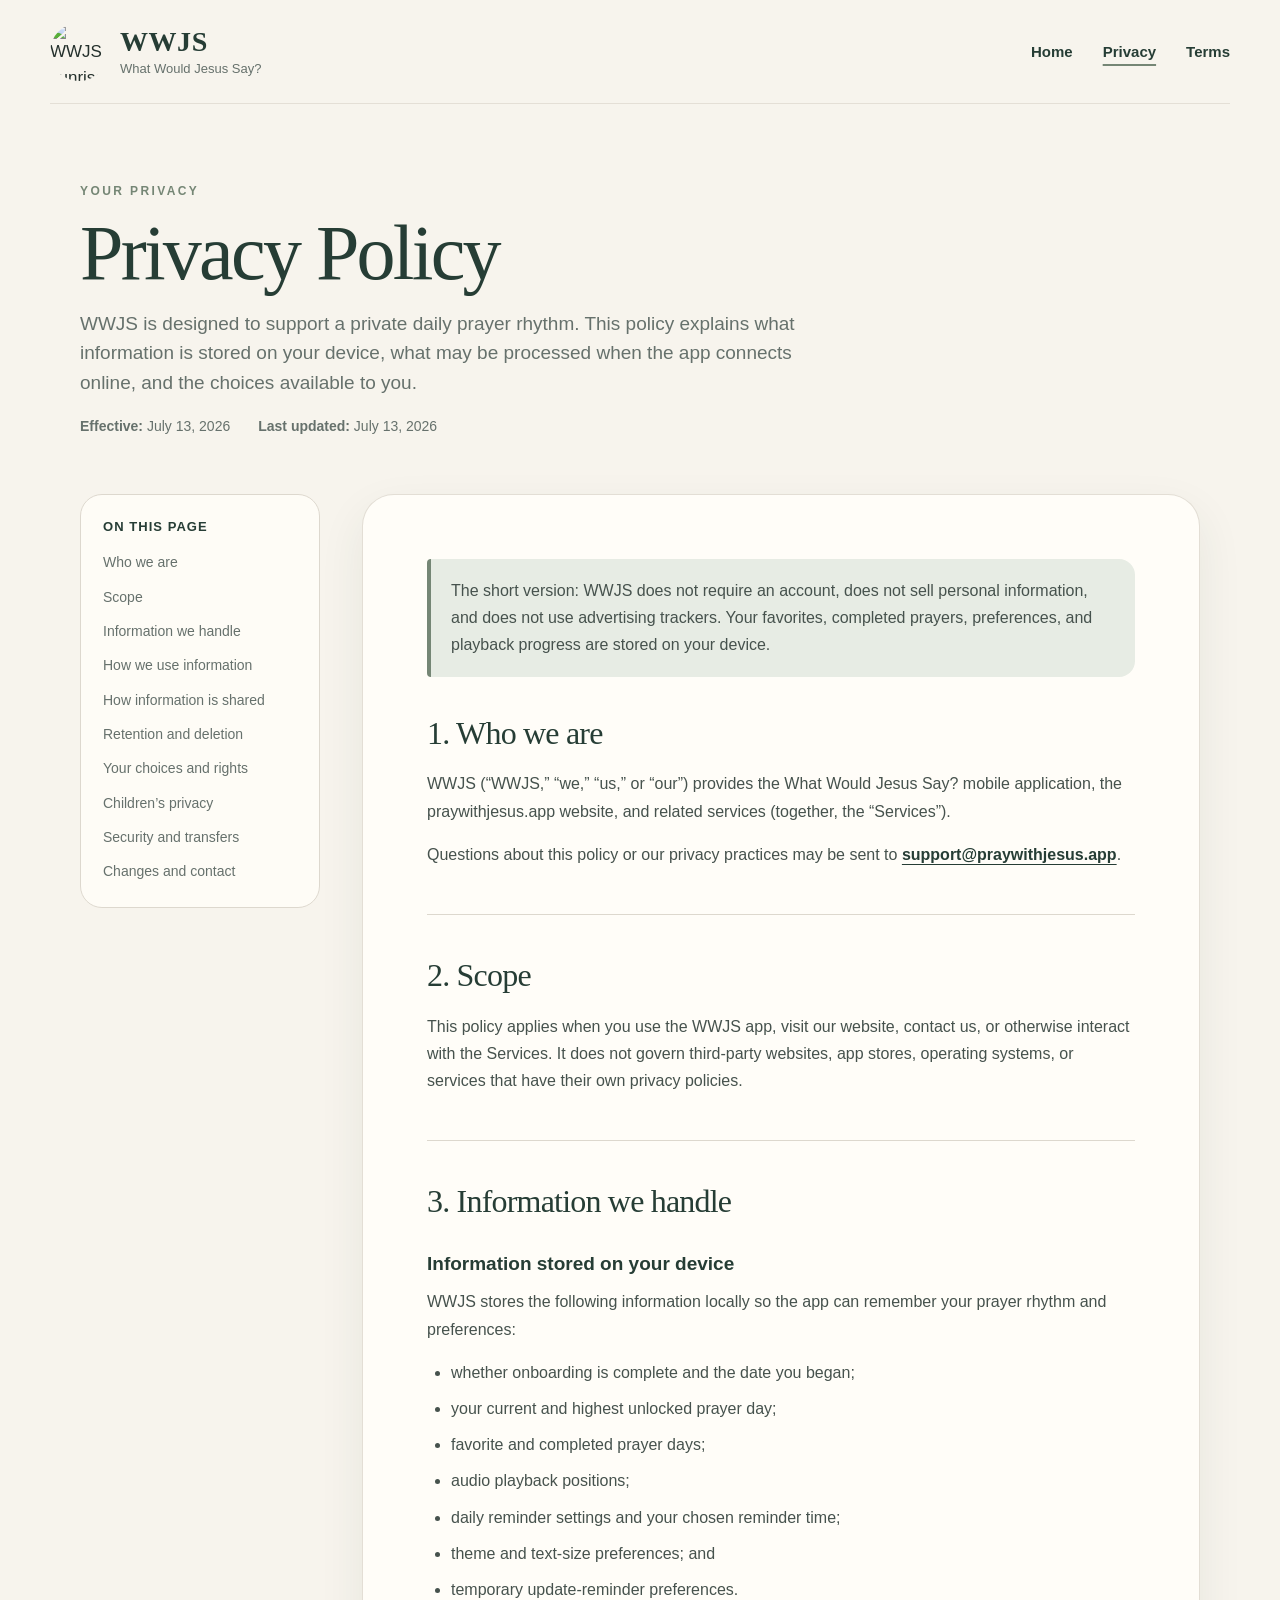
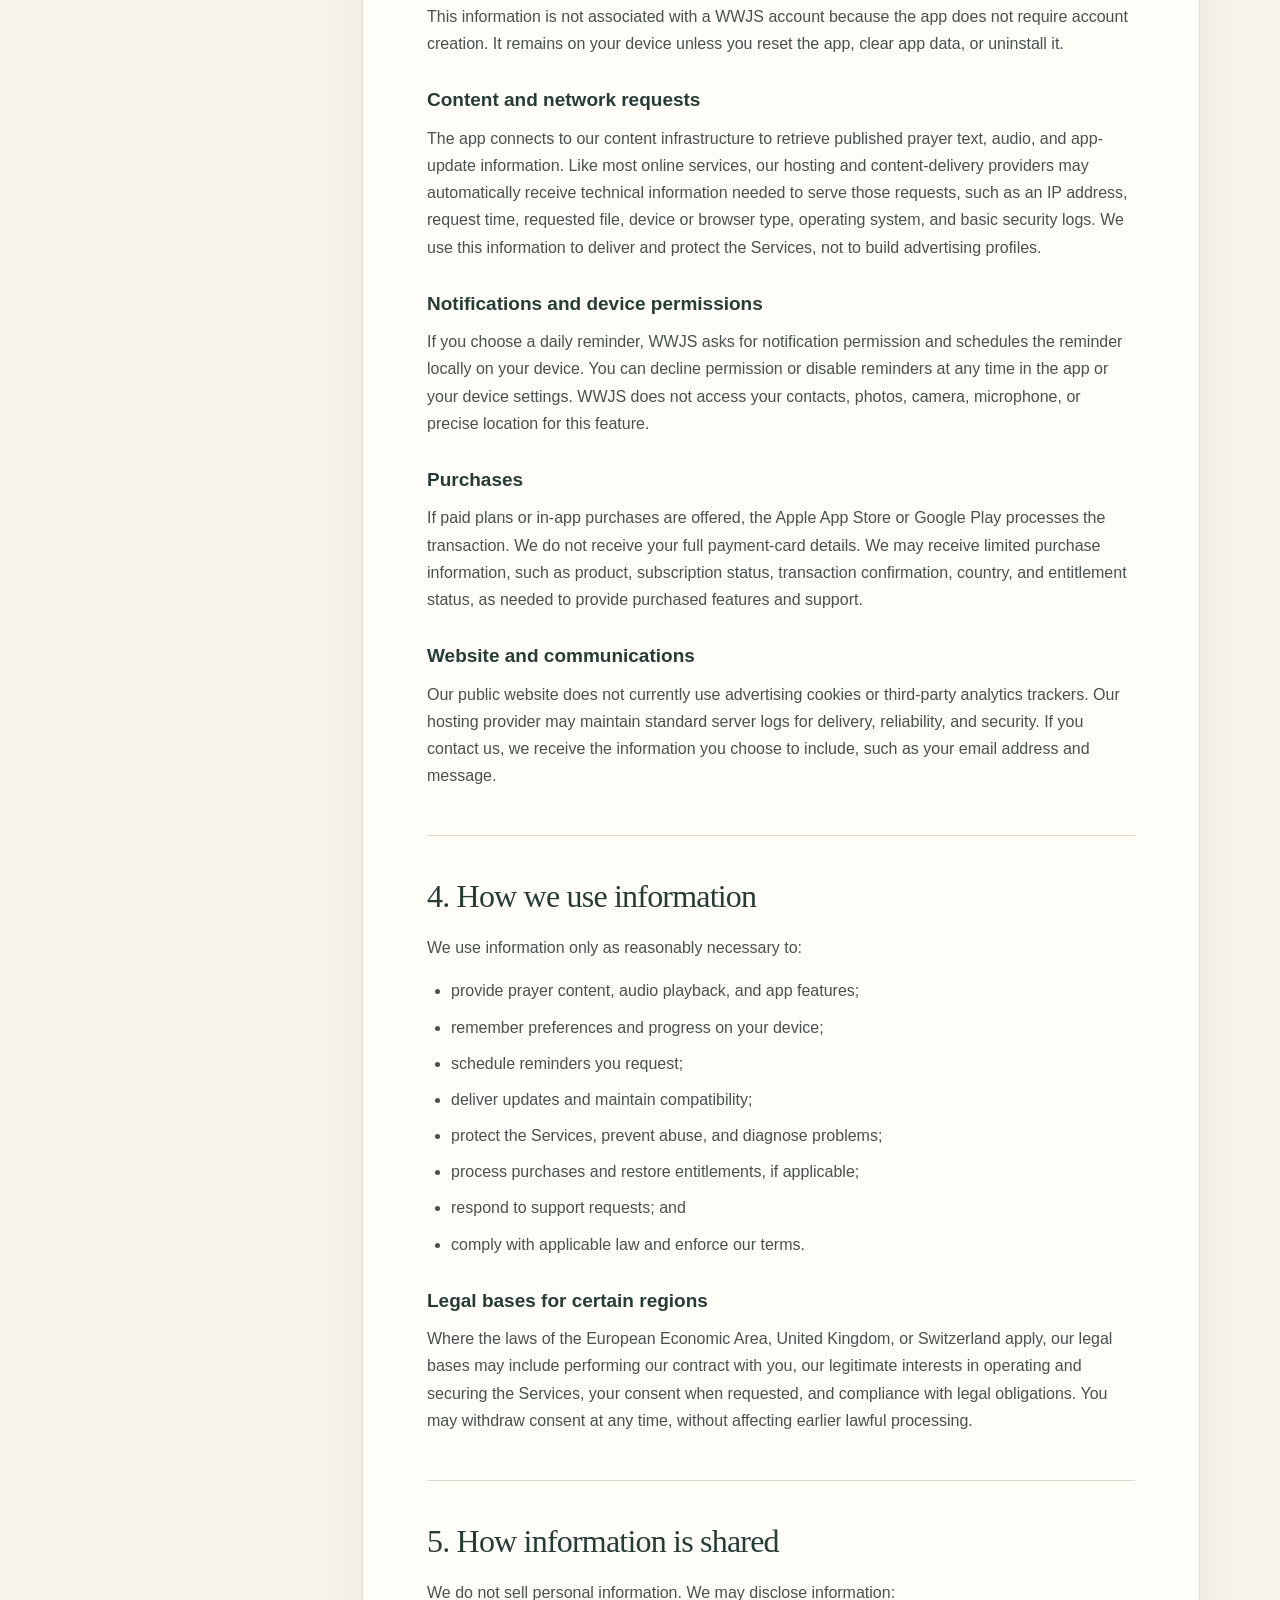
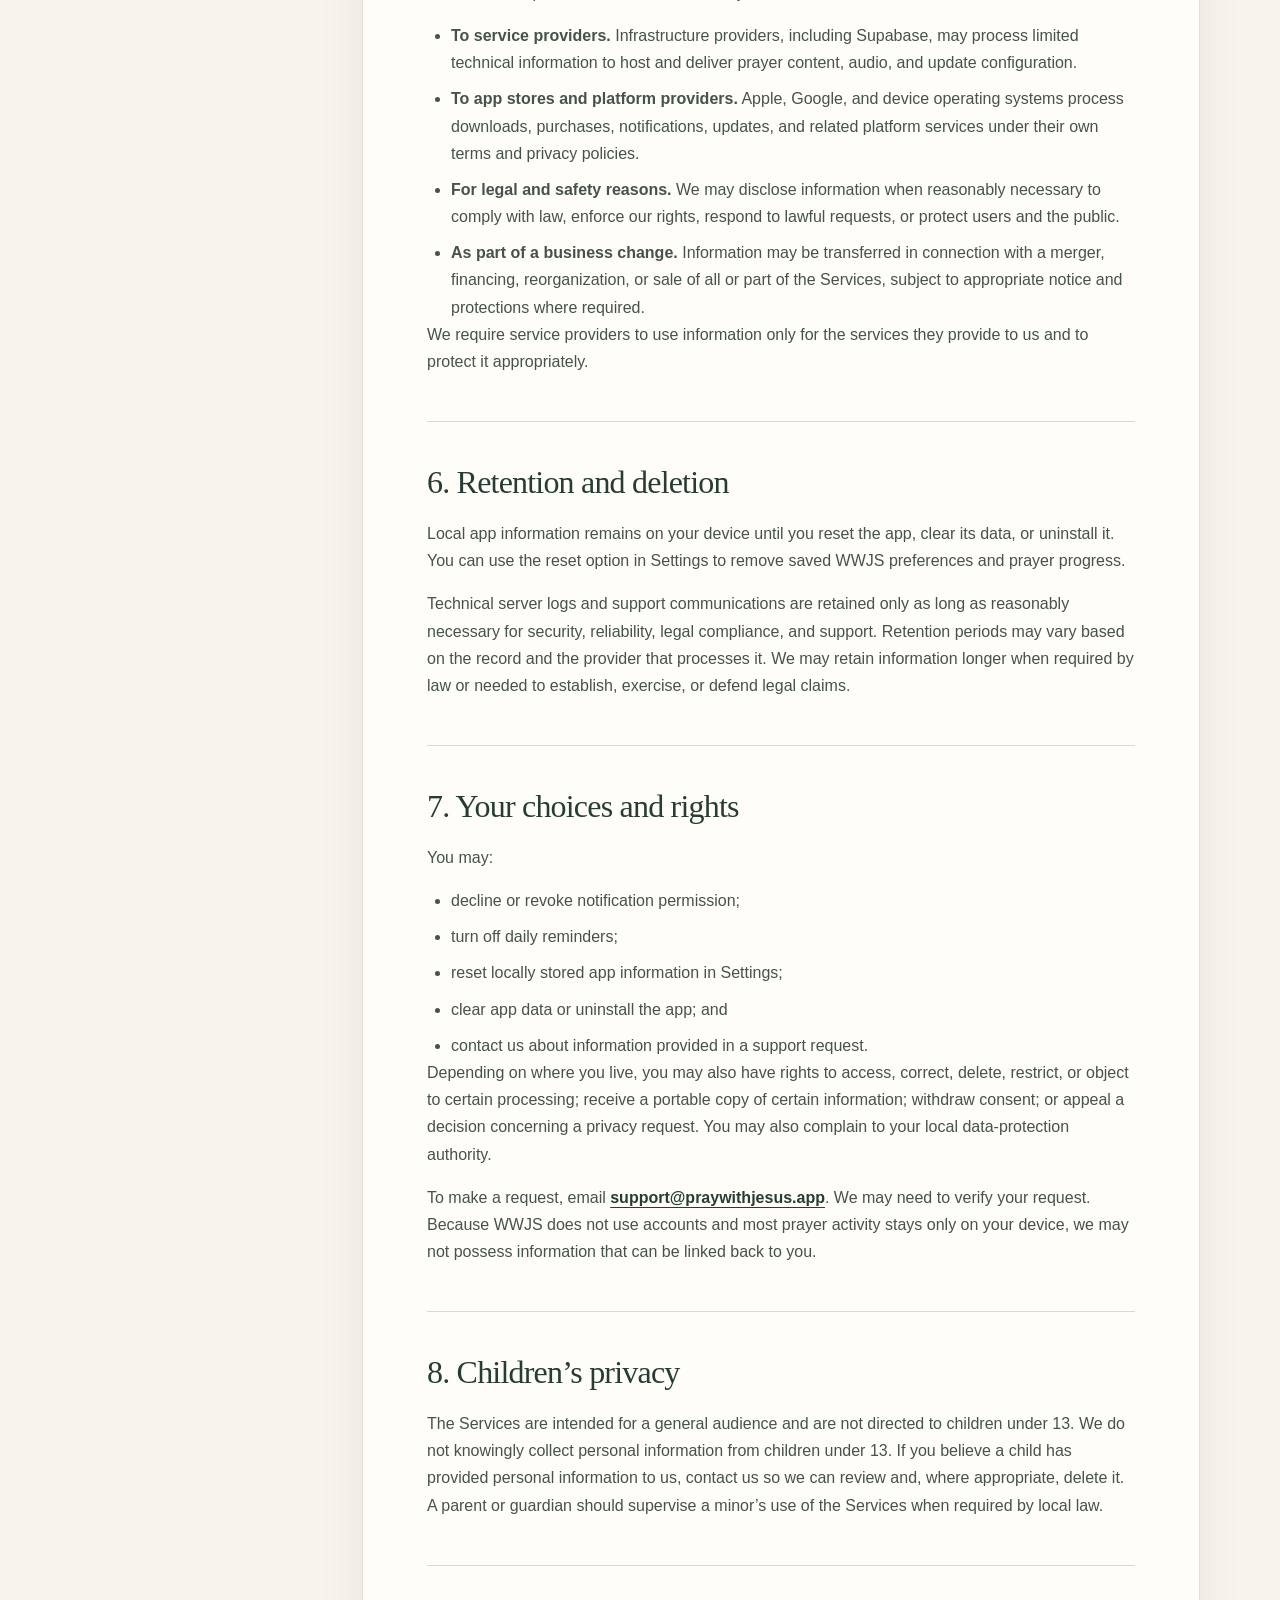
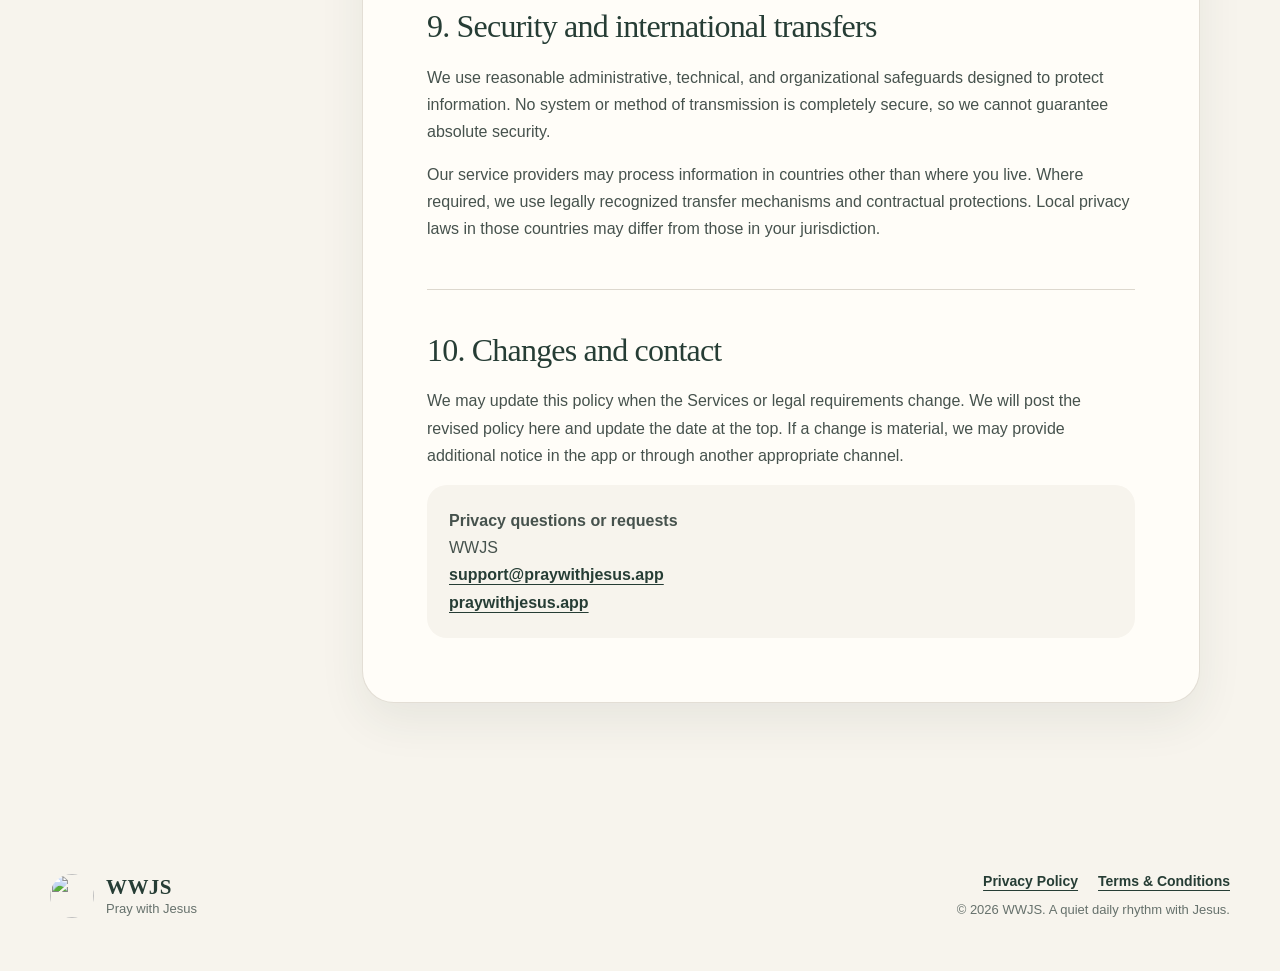
==== web/privacy.html @ 13a54ff7 "adjustments to performance and UI" ====
<!doctype html>
<html lang="en">
  <head>
    <base href="$FLUTTER_BASE_HREF">
    <meta charset="utf-8">
    <meta name="viewport" content="width=device-width, initial-scale=1">
    <meta name="theme-color" content="#F7F4ED">
    <meta
      name="description"
      content="Learn how WWJS handles information when you use the Pray with Jesus app and website."
    >
    <link rel="icon" type="image/png" href="favicon.png">
    <link rel="apple-touch-icon" href="icons/Icon-192.png">
    <link rel="stylesheet" href="styles.css">
    <link rel="stylesheet" href="legal.css">
    <title>Privacy Policy — WWJS</title>
  </head>
  <body class="legal-page" id="top">
    <a class="skip-link" href="#main">Skip to content</a>

    <header class="site-header">
      <a class="brand" href="index.html" aria-label="WWJS home">
        <img
          src="assets/assets/branding/wwjs-logo.png"
          width="58"
          height="58"
          alt="WWJS sunrise and cross logo"
        >
        <span class="brand-copy">
          <strong>WWJS</strong>
          <span>What Would Jesus Say?</span>
        </span>
      </a>

      <nav aria-label="Legal navigation">
        <a href="index.html">Home</a>
        <a href="privacy.html" aria-current="page">Privacy</a>
        <a href="terms.html">Terms</a>
      </nav>
    </header>

    <main class="legal-main" id="main">
      <header class="legal-hero">
        <p class="eyebrow">YOUR PRIVACY</p>
        <h1>Privacy Policy</h1>
        <p class="legal-summary">
          WWJS is designed to support a private daily prayer rhythm. This
          policy explains what information is stored on your device, what may
          be processed when the app connects online, and the choices available
          to you.
        </p>
        <div class="legal-dates">
          <span><strong>Effective:</strong> July 13, 2026</span>
          <span><strong>Last updated:</strong> July 13, 2026</span>
        </div>
      </header>

      <div class="legal-layout">
        <aside class="legal-toc" aria-label="Privacy Policy contents">
          <strong>On this page</strong>
          <ol>
            <li><a href="#who-we-are">Who we are</a></li>
            <li><a href="#scope">Scope</a></li>
            <li><a href="#information">Information we handle</a></li>
            <li><a href="#use">How we use information</a></li>
            <li><a href="#sharing">How information is shared</a></li>
            <li><a href="#retention">Retention and deletion</a></li>
            <li><a href="#rights">Your choices and rights</a></li>
            <li><a href="#children">Children’s privacy</a></li>
            <li><a href="#security">Security and transfers</a></li>
            <li><a href="#changes">Changes and contact</a></li>
          </ol>
        </aside>

        <article class="legal-document">
          <p class="legal-notice">
            The short version: WWJS does not require an account, does not sell
            personal information, and does not use advertising trackers. Your
            favorites, completed prayers, preferences, and playback progress
            are stored on your device.
          </p>

          <section id="who-we-are">
            <h2>1. Who we are</h2>
            <p>
              WWJS (“WWJS,” “we,” “us,” or “our”) provides the What Would
              Jesus Say? mobile application, the praywithjesus.app website, and
              related services (together, the “Services”).
            </p>
            <p>
              Questions about this policy or our privacy practices may be sent
              to <a href="mailto:support@praywithjesus.app">support@praywithjesus.app</a>.
            </p>
          </section>

          <section id="scope">
            <h2>2. Scope</h2>
            <p>
              This policy applies when you use the WWJS app, visit our website,
              contact us, or otherwise interact with the Services. It does not
              govern third-party websites, app stores, operating systems, or
              services that have their own privacy policies.
            </p>
          </section>

          <section id="information">
            <h2>3. Information we handle</h2>

            <h3>Information stored on your device</h3>
            <p>
              WWJS stores the following information locally so the app can
              remember your prayer rhythm and preferences:
            </p>
            <ul>
              <li>whether onboarding is complete and the date you began;</li>
              <li>your current and highest unlocked prayer day;</li>
              <li>favorite and completed prayer days;</li>
              <li>audio playback positions;</li>
              <li>daily reminder settings and your chosen reminder time;</li>
              <li>theme and text-size preferences; and</li>
              <li>temporary update-reminder preferences.</li>
            </ul>
            <p>
              This information is not associated with a WWJS account because
              the app does not require account creation. It remains on your
              device unless you reset the app, clear app data, or uninstall it.
            </p>

            <h3>Content and network requests</h3>
            <p>
              The app connects to our content infrastructure to retrieve
              published prayer text, audio, and app-update information. Like
              most online services, our hosting and content-delivery providers
              may automatically receive technical information needed to serve
              those requests, such as an IP address, request time, requested
              file, device or browser type, operating system, and basic security
              logs. We use this information to deliver and protect the Services,
              not to build advertising profiles.
            </p>

            <h3>Notifications and device permissions</h3>
            <p>
              If you choose a daily reminder, WWJS asks for notification
              permission and schedules the reminder locally on your device. You
              can decline permission or disable reminders at any time in the app
              or your device settings. WWJS does not access your contacts,
              photos, camera, microphone, or precise location for this feature.
            </p>

            <h3>Purchases</h3>
            <p>
              If paid plans or in-app purchases are offered, the Apple App Store
              or Google Play processes the transaction. We do not receive your
              full payment-card details. We may receive limited purchase
              information, such as product, subscription status, transaction
              confirmation, country, and entitlement status, as needed to
              provide purchased features and support.
            </p>

            <h3>Website and communications</h3>
            <p>
              Our public website does not currently use advertising cookies or
              third-party analytics trackers. Our hosting provider may maintain
              standard server logs for delivery, reliability, and security. If
              you contact us, we receive the information you choose to include,
              such as your email address and message.
            </p>
          </section>

          <section id="use">
            <h2>4. How we use information</h2>
            <p>We use information only as reasonably necessary to:</p>
            <ul>
              <li>provide prayer content, audio playback, and app features;</li>
              <li>remember preferences and progress on your device;</li>
              <li>schedule reminders you request;</li>
              <li>deliver updates and maintain compatibility;</li>
              <li>protect the Services, prevent abuse, and diagnose problems;</li>
              <li>process purchases and restore entitlements, if applicable;</li>
              <li>respond to support requests; and</li>
              <li>comply with applicable law and enforce our terms.</li>
            </ul>

            <h3>Legal bases for certain regions</h3>
            <p>
              Where the laws of the European Economic Area, United Kingdom, or
              Switzerland apply, our legal bases may include performing our
              contract with you, our legitimate interests in operating and
              securing the Services, your consent when requested, and compliance
              with legal obligations. You may withdraw consent at any time,
              without affecting earlier lawful processing.
            </p>
          </section>

          <section id="sharing">
            <h2>5. How information is shared</h2>
            <p>We do not sell personal information. We may disclose information:</p>
            <ul>
              <li>
                <strong>To service providers.</strong> Infrastructure providers,
                including Supabase, may process limited technical information to
                host and deliver prayer content, audio, and update configuration.
              </li>
              <li>
                <strong>To app stores and platform providers.</strong> Apple,
                Google, and device operating systems process downloads,
                purchases, notifications, updates, and related platform services
                under their own terms and privacy policies.
              </li>
              <li>
                <strong>For legal and safety reasons.</strong> We may disclose
                information when reasonably necessary to comply with law,
                enforce our rights, respond to lawful requests, or protect users
                and the public.
              </li>
              <li>
                <strong>As part of a business change.</strong> Information may be
                transferred in connection with a merger, financing,
                reorganization, or sale of all or part of the Services, subject
                to appropriate notice and protections where required.
              </li>
            </ul>
            <p>
              We require service providers to use information only for the
              services they provide to us and to protect it appropriately.
            </p>
          </section>

          <section id="retention">
            <h2>6. Retention and deletion</h2>
            <p>
              Local app information remains on your device until you reset the
              app, clear its data, or uninstall it. You can use the reset option
              in Settings to remove saved WWJS preferences and prayer progress.
            </p>
            <p>
              Technical server logs and support communications are retained only
              as long as reasonably necessary for security, reliability, legal
              compliance, and support. Retention periods may vary based on the
              record and the provider that processes it. We may retain information
              longer when required by law or needed to establish, exercise, or
              defend legal claims.
            </p>
          </section>

          <section id="rights">
            <h2>7. Your choices and rights</h2>
            <p>You may:</p>
            <ul>
              <li>decline or revoke notification permission;</li>
              <li>turn off daily reminders;</li>
              <li>reset locally stored app information in Settings;</li>
              <li>clear app data or uninstall the app; and</li>
              <li>contact us about information provided in a support request.</li>
            </ul>
            <p>
              Depending on where you live, you may also have rights to access,
              correct, delete, restrict, or object to certain processing; receive
              a portable copy of certain information; withdraw consent; or appeal
              a decision concerning a privacy request. You may also complain to
              your local data-protection authority.
            </p>
            <p>
              To make a request, email
              <a href="mailto:support@praywithjesus.app">support@praywithjesus.app</a>.
              We may need to verify your request. Because WWJS does not use
              accounts and most prayer activity stays only on your device, we may
              not possess information that can be linked back to you.
            </p>
          </section>

          <section id="children">
            <h2>8. Children’s privacy</h2>
            <p>
              The Services are intended for a general audience and are not
              directed to children under 13. We do not knowingly collect personal
              information from children under 13. If you believe a child has
              provided personal information to us, contact us so we can review
              and, where appropriate, delete it. A parent or guardian should
              supervise a minor’s use of the Services when required by local law.
            </p>
          </section>

          <section id="security">
            <h2>9. Security and international transfers</h2>
            <p>
              We use reasonable administrative, technical, and organizational
              safeguards designed to protect information. No system or method of
              transmission is completely secure, so we cannot guarantee absolute
              security.
            </p>
            <p>
              Our service providers may process information in countries other
              than where you live. Where required, we use legally recognized
              transfer mechanisms and contractual protections. Local privacy laws
              in those countries may differ from those in your jurisdiction.
            </p>
          </section>

          <section id="changes">
            <h2>10. Changes and contact</h2>
            <p>
              We may update this policy when the Services or legal requirements
              change. We will post the revised policy here and update the date at
              the top. If a change is material, we may provide additional notice
              in the app or through another appropriate channel.
            </p>
            <div class="legal-contact">
              <p>
                <strong>Privacy questions or requests</strong><br>
                WWJS<br>
                <a href="mailto:support@praywithjesus.app">support@praywithjesus.app</a><br>
                <a href="https://praywithjesus.app/">praywithjesus.app</a>
              </p>
            </div>
          </section>
        </article>
      </div>
    </main>

    <footer>
      <a class="brand footer-brand" href="index.html" aria-label="WWJS home">
        <img
          src="assets/assets/branding/wwjs-logo.png"
          width="44"
          height="44"
          alt=""
        >
        <span class="brand-copy">
          <strong>WWJS</strong>
          <span>Pray with Jesus</span>
        </span>
      </a>
      <div class="footer-meta">
        <div class="legal-links" aria-label="Legal">
          <a href="privacy.html" aria-current="page">Privacy Policy</a>
          <a href="terms.html">Terms &amp; Conditions</a>
        </div>
        <p>© 2026 WWJS. A quiet daily rhythm with Jesus.</p>
      </div>
    </footer>
  </body>
</html>
---- web/styles.css ----
:root {
  --warm-background: #f7f4ed;
  --warm-white: #fffdf8;
  --forest: #263d35;
  --forest-deep: #1d312a;
  --sage: #758675;
  --sage-soft: #e7ece4;
  --peach: #e7b89b;
  --charcoal: #24302c;
  --muted: #66716c;
  --divider: #ddd8ce;
  --shadow: 0 22px 60px rgba(38, 61, 53, 0.12);
  --serif: Georgia, "Times New Roman", serif;
  --sans: Inter, ui-sans-serif, -apple-system, BlinkMacSystemFont, "Segoe UI", sans-serif;
}

* {
  box-sizing: border-box;
}

html {
  scroll-behavior: smooth;
}

body {
  margin: 0;
  background: var(--warm-background);
  color: var(--charcoal);
  font-family: var(--sans);
  font-size: 17px;
  line-height: 1.55;
  -webkit-font-smoothing: antialiased;
}

img {
  display: block;
  max-width: 100%;
}

a {
  color: inherit;
}

.skip-link {
  position: fixed;
  top: 12px;
  left: 12px;
  z-index: 100;
  padding: 12px 16px;
  border-radius: 12px;
  background: var(--forest);
  color: white;
  transform: translateY(-150%);
}

.skip-link:focus {
  transform: translateY(0);
}

.site-header,
.hero,
.section,
.feature-section,
footer {
  width: min(1180px, calc(100% - 48px));
  margin-inline: auto;
}

.site-header {
  min-height: 104px;
  display: flex;
  align-items: center;
  justify-content: space-between;
  gap: 32px;
}

.brand {
  display: inline-flex;
  align-items: center;
  gap: 12px;
  text-decoration: none;
}

.brand img {
  border-radius: 50%;
}

.brand-copy {
  display: flex;
  flex-direction: column;
  line-height: 1.15;
}

.brand-copy strong {
  color: var(--forest);
  font-family: var(--serif);
  font-size: 28px;
  letter-spacing: 0.02em;
}

.brand-copy span {
  margin-top: 3px;
  font-size: 13px;
  color: var(--muted);
}

nav {
  display: flex;
  align-items: center;
  gap: 30px;
}

nav a {
  color: var(--forest);
  font-size: 15px;
  font-weight: 650;
  text-decoration: none;
}

.nav-download {
  min-height: 48px;
  display: inline-flex;
  align-items: center;
  padding-inline: 22px;
  border-radius: 15px;
  background: var(--forest);
  color: white;
}

a:focus-visible,
button:focus-visible {
  outline: 3px solid var(--peach);
  outline-offset: 4px;
}

.hero {
  min-height: 680px;
  padding: 46px 0 82px;
  display: grid;
  grid-template-columns: minmax(0, 0.92fr) minmax(380px, 1.08fr);
  gap: clamp(48px, 7vw, 96px);
  align-items: center;
}

.eyebrow {
  margin: 0 0 14px;
  color: var(--sage);
  font-size: 12px;
  font-weight: 800;
  letter-spacing: 0.2em;
}

h1,
h2,
h3,
p {
  margin-top: 0;
}

h1,
h2 {
  color: var(--forest);
  font-family: var(--serif);
  font-weight: 500;
}

h1 {
  max-width: 650px;
  margin-bottom: 24px;
  font-size: clamp(58px, 6.1vw, 86px);
  line-height: 0.98;
  letter-spacing: -0.035em;
}

.hero-intro {
  max-width: 590px;
  margin-bottom: 30px;
  color: var(--muted);
  font-size: clamp(18px, 1.8vw, 22px);
}

.store-actions {
  display: flex;
  flex-wrap: wrap;
  gap: 12px;
}

.store-button {
  min-width: 190px;
  min-height: 62px;
  padding: 10px 18px;
  border: 1px solid rgba(255, 255, 255, 0.15);
  border-radius: 16px;
  display: inline-flex;
  align-items: center;
  justify-content: center;
  gap: 11px;
  background: var(--forest);
  color: white;
  box-shadow: 0 8px 22px rgba(38, 61, 53, 0.14);
  text-decoration: none;
  transition: transform 180ms ease, background 180ms ease;
}

.store-button:hover {
  background: var(--forest-deep);
  transform: translateY(-2px);
}

.store-button svg {
  width: 28px;
  height: 28px;
  flex: 0 0 auto;
}

.store-button span {
  display: flex;
  flex-direction: column;
  font-size: 19px;
  font-weight: 700;
  line-height: 1.1;
}

.store-button small {
  margin-bottom: 3px;
  font-size: 9px;
  font-weight: 600;
  letter-spacing: 0.12em;
}

.privacy-note {
  margin: 18px 0 0;
  color: var(--muted);
  font-size: 13px;
}

.hero-visual {
  position: relative;
  min-height: 580px;
  overflow: hidden;
  border-radius: 36px;
  background: var(--peach);
  box-shadow: var(--shadow);
}

.hero-visual > img {
  width: 100%;
  height: 620px;
  object-fit: cover;
  object-position: center 36%;
}

.hero-visual::after {
  content: "";
  position: absolute;
  inset: 0;
  background: linear-gradient(to top, rgba(29, 49, 42, 0.52), transparent 48%);
}

.hero-card {
  position: absolute;
  z-index: 1;
  left: 24px;
  right: 24px;
  bottom: 24px;
  display: grid;
  gap: 3px;
  padding: 19px 22px;
  border: 1px solid rgba(255, 255, 255, 0.35);
  border-radius: 22px;
  background: rgba(255, 253, 248, 0.97);
  box-shadow: 0 12px 32px rgba(29, 49, 42, 0.2);
}

.hero-card span,
.hero-card small {
  color: var(--muted);
  font-size: 12px;
}

.hero-card strong {
  color: var(--forest);
  font-family: var(--serif);
  font-size: 26px;
  font-weight: 500;
}

.intro-strip {
  padding: 28px 24px;
  display: flex;
  align-items: center;
  justify-content: center;
  gap: clamp(22px, 5vw, 70px);
  background: var(--forest);
  color: white;
}

.intro-strip p {
  margin: 0;
  font-family: var(--serif);
  font-size: clamp(18px, 2vw, 24px);
}

.intro-strip span {
  width: 5px;
  height: 5px;
  border-radius: 50%;
  background: var(--peach);
}

.section {
  padding-block: 118px;
}

.section-heading {
  max-width: 720px;
  margin: 0 auto 50px;
  text-align: center;
}

h2 {
  margin-bottom: 18px;
  font-size: clamp(42px, 5vw, 60px);
  line-height: 1.06;
  letter-spacing: -0.025em;
}

.section-heading > p:last-child,
.download-section > p:not(.eyebrow) {
  color: var(--muted);
  font-size: 18px;
}

.steps {
  display: grid;
  grid-template-columns: repeat(3, 1fr);
  gap: 18px;
}

.step-card {
  position: relative;
  min-height: 300px;
  padding: 30px;
  border: 1px solid var(--divider);
  border-radius: 28px;
  background: var(--warm-white);
}

.step-number {
  position: absolute;
  top: 24px;
  right: 26px;
  color: var(--sage);
  font-size: 12px;
  font-weight: 800;
  letter-spacing: 0.14em;
}

.step-icon {
  width: 58px;
  height: 58px;
  margin-bottom: 44px;
  border-radius: 50%;
  display: grid;
  place-items: center;
  background: var(--sage-soft);
  color: var(--forest);
  font-size: 25px;
}

.step-card h3,
.feature-list h3 {
  margin-bottom: 8px;
  color: var(--forest);
  font-size: 20px;
}

.step-card p,
.feature-list p {
  margin: 0;
  color: var(--muted);
  font-size: 15px;
}

.feature-section {
  margin-bottom: 118px;
  padding: 70px;
  border-radius: 38px;
  display: grid;
  grid-template-columns: minmax(340px, 0.9fr) minmax(0, 1.1fr);
  gap: clamp(50px, 7vw, 90px);
  align-items: center;
  overflow: hidden;
  background: var(--warm-white);
  box-shadow: var(--shadow);
}

.feature-art {
  position: relative;
  min-height: 570px;
  border-radius: 30px;
  display: grid;
  place-items: center;
  overflow: hidden;
  background: var(--sage-soft);
}

.feature-art > img {
  position: absolute;
  inset: 0;
  width: 100%;
  height: 100%;
  object-fit: cover;
}

.phone-preview {
  position: relative;
  width: min(270px, 76%);
  min-height: 450px;
  padding: 44px 24px 28px;
  border: 8px solid var(--forest-deep);
  border-radius: 42px;
  display: flex;
  flex-direction: column;
  align-items: center;
  background: var(--warm-white);
  box-shadow: 0 24px 45px rgba(38, 61, 53, 0.22);
  text-align: center;
}

.phone-preview::before {
  content: "";
  position: absolute;
  top: 12px;
  width: 72px;
  height: 6px;
  border-radius: 999px;
  background: var(--forest-deep);
}

.phone-preview img {
  width: 66px;
  height: 66px;
  margin-bottom: 54px;
  border-radius: 50%;
}

.phone-preview p {
  margin-bottom: 10px;
  color: var(--sage);
  font-size: 11px;
  font-weight: 800;
  letter-spacing: 0.16em;
}

.phone-preview h3 {
  margin-bottom: 6px;
  color: var(--forest);
  font-family: var(--serif);
  font-size: 29px;
  font-weight: 500;
}

.phone-preview > span {
  color: var(--sage);
  font-size: 14px;
}

.phone-preview button {
  width: 100%;
  min-height: 52px;
  margin-top: auto;
  border: 0;
  border-radius: 15px;
  background: var(--sage);
  color: white;
  font: 700 15px var(--sans);
}

.feature-copy h2 {
  max-width: 560px;
}

.feature-list {
  margin: 36px 0 0;
  padding: 0;
  display: grid;
  gap: 24px;
  list-style: none;
}

.feature-list li {
  display: grid;
  grid-template-columns: 52px 1fr;
  gap: 16px;
  align-items: start;
}

.feature-list li > span {
  width: 52px;
  height: 52px;
  border-radius: 16px;
  display: grid;
  place-items: center;
  background: var(--sage-soft);
  color: var(--forest);
  font-size: 23px;
}

.download-section {
  padding: 96px 24px;
  display: flex;
  flex-direction: column;
  align-items: center;
  background: var(--forest);
  color: white;
  text-align: center;
}

.download-section > img {
  margin-bottom: 24px;
  border: 3px solid rgba(255, 255, 255, 0.78);
  border-radius: 50%;
}

.download-section h2 {
  max-width: 740px;
  color: white;
}

.download-section .eyebrow,
.download-section > p:not(.eyebrow) {
  color: #d9e1d7;
}

.store-actions-centered {
  justify-content: center;
  margin-top: 16px;
}

.download-section .store-button {
  border-color: rgba(38, 61, 53, 0.12);
  background: var(--warm-white);
  color: var(--forest);
}

.download-section .store-button:hover {
  background: white;
}

footer {
  min-height: 150px;
  display: flex;
  align-items: center;
  justify-content: space-between;
  gap: 30px;
}

footer p {
  margin: 0;
  color: var(--muted);
  font-size: 13px;
}

.footer-meta {
  display: flex;
  flex-direction: column;
  align-items: flex-end;
  gap: 8px;
}

.legal-links {
  display: flex;
  flex-wrap: wrap;
  justify-content: flex-end;
  gap: 20px;
}

.legal-links a {
  color: var(--forest);
  font-size: 14px;
  font-weight: 650;
  text-underline-offset: 4px;
}

.footer-brand .brand-copy strong {
  font-size: 21px;
}

@media (max-width: 900px) {
  nav a:not(.nav-download) {
    display: none;
  }

  .hero {
    min-height: auto;
    padding-top: 32px;
    grid-template-columns: 1fr;
  }

  .hero-copy {
    max-width: 680px;
  }

  h1 {
    font-size: clamp(54px, 11vw, 76px);
  }

  .hero-visual {
    min-height: 540px;
  }

  .hero-visual > img {
    height: 580px;
  }

  .steps {
    grid-template-columns: 1fr;
  }

  .step-card {
    min-height: 0;
  }

  .step-icon {
    margin-bottom: 28px;
  }

  .feature-section {
    padding: 40px;
    grid-template-columns: 1fr;
  }

  .feature-art {
    min-height: 540px;
  }
}

@media (max-width: 560px) {
  body {
    font-size: 16px;
  }

  .site-header,
  .hero,
  .section,
  .feature-section,
  footer {
    width: min(100% - 32px, 1180px);
  }

  .site-header {
    min-height: 88px;
  }

  .brand-copy strong {
    font-size: 23px;
  }

  .brand-copy span {
    font-size: 11px;
  }

  .brand > img {
    width: 50px;
    height: 50px;
  }

  .nav-download {
    min-height: 46px;
    padding-inline: 16px;
  }

  .hero {
    gap: 42px;
    padding-bottom: 58px;
  }

  h1 {
    font-size: clamp(50px, 15vw, 66px);
  }

  .hero-intro {
    font-size: 18px;
  }

  .store-actions {
    display: grid;
  }

  .store-button {
    width: 100%;
  }

  .hero-visual,
  .hero-visual > img {
    min-height: 480px;
    height: 480px;
  }

  .hero-card {
    left: 16px;
    right: 16px;
    bottom: 16px;
  }

  .intro-strip {
    gap: 12px;
    padding-inline: 16px;
  }

  .intro-strip p {
    font-size: 15px;
  }

  .section {
    padding-block: 84px;
  }

  h2 {
    font-size: 42px;
  }

  .step-card {
    padding: 26px;
  }

  .feature-section {
    margin-bottom: 84px;
    padding: 20px;
    border-radius: 28px;
  }

  .feature-art {
    min-height: 500px;
  }

  .feature-copy {
    padding: 10px 6px 18px;
  }

  .download-section {
    padding-block: 76px;
  }

  footer {
    padding-block: 34px;
    flex-direction: column;
    align-items: flex-start;
  }

  .footer-meta {
    align-items: flex-start;
  }

  .legal-links {
    justify-content: flex-start;
  }
}

@media (prefers-reduced-motion: reduce) {
  html {
    scroll-behavior: auto;
  }

  *,
  *::before,
  *::after {
    transition-duration: 0.01ms !important;
  }
}
---- web/legal.css ----
.legal-page {
  background:
    linear-gradient(rgba(247, 244, 237, 0.9), rgba(247, 244, 237, 0.98)),
    url("assets/assets/images/prayer-header-watercolor.png") top center / 100% 440px no-repeat,
    var(--warm-background);
}

.legal-page .site-header {
  border-bottom: 1px solid rgba(221, 216, 206, 0.7);
}

.legal-page nav a[aria-current="page"] {
  text-decoration: underline;
  text-decoration-color: var(--sage);
  text-decoration-thickness: 2px;
  text-underline-offset: 7px;
}

.legal-main {
  width: min(1120px, calc(100% - 48px));
  margin-inline: auto;
  padding: 78px 0 118px;
}

.legal-hero {
  max-width: 790px;
  margin-bottom: 56px;
}

.legal-hero h1 {
  margin-bottom: 18px;
  font-size: clamp(52px, 7vw, 78px);
}

.legal-hero .legal-summary {
  max-width: 720px;
  color: var(--muted);
  font-size: 19px;
}

.legal-dates {
  display: flex;
  flex-wrap: wrap;
  gap: 10px 28px;
  color: var(--muted);
  font-size: 14px;
}

.legal-layout {
  display: grid;
  grid-template-columns: 240px minmax(0, 1fr);
  gap: 42px;
  align-items: start;
}

.legal-toc {
  position: sticky;
  top: 28px;
  padding: 22px;
  border: 1px solid var(--divider);
  border-radius: 22px;
  background: rgba(255, 253, 248, 0.84);
}

.legal-toc strong {
  display: block;
  margin-bottom: 12px;
  color: var(--forest);
  font-size: 13px;
  letter-spacing: 0.08em;
  text-transform: uppercase;
}

.legal-toc ol {
  margin: 0;
  padding: 0;
  display: grid;
  gap: 8px;
  list-style: none;
}

.legal-toc a {
  color: var(--muted);
  font-size: 14px;
  text-decoration: none;
}

.legal-toc a:hover {
  color: var(--forest);
  text-decoration: underline;
  text-underline-offset: 4px;
}

.legal-document {
  padding: clamp(28px, 5vw, 64px);
  border: 1px solid rgba(221, 216, 206, 0.8);
  border-radius: 32px;
  background: var(--warm-white);
  box-shadow: 0 18px 46px rgba(38, 61, 53, 0.08);
}

.legal-notice {
  margin: 0 0 38px;
  padding: 18px 20px;
  border-left: 4px solid var(--sage);
  border-radius: 4px 16px 16px 4px;
  background: var(--sage-soft);
  color: var(--forest);
  font-size: 15px;
}

.legal-document section {
  scroll-margin-top: 28px;
}

.legal-document section + section {
  margin-top: 46px;
  padding-top: 42px;
  border-top: 1px solid var(--divider);
}

.legal-document h2 {
  margin-bottom: 18px;
  font-size: 32px;
  line-height: 1.18;
}

.legal-document h3 {
  margin: 28px 0 10px;
  color: var(--forest);
  font-size: 19px;
}

.legal-document p,
.legal-document li {
  color: #46524d;
  font-size: 16px;
  line-height: 1.7;
}

.legal-document p:last-child {
  margin-bottom: 0;
}

.legal-document ul,
.legal-document ol {
  margin: 14px 0 0;
  padding-left: 24px;
}

.legal-document li + li {
  margin-top: 9px;
}

.legal-document a,
.legal-contact a {
  color: var(--forest);
  font-weight: 650;
  text-underline-offset: 4px;
}

.legal-contact {
  padding: 22px;
  border-radius: 20px;
  background: var(--warm-background);
}

.legal-contact p {
  margin: 0;
}

@media (max-width: 900px) {
  .legal-page .site-header nav a {
    display: inline;
  }

  .legal-layout {
    grid-template-columns: 1fr;
  }

  .legal-toc {
    position: static;
  }

  .legal-toc ol {
    grid-template-columns: repeat(2, minmax(0, 1fr));
  }
}

@media (max-width: 560px) {
  .legal-main {
    width: min(100% - 32px, 1120px);
    padding: 52px 0 84px;
  }

  .legal-page .site-header nav {
    gap: 16px;
  }

  .legal-page .site-header nav a {
    display: inline;
    font-size: 13px;
  }

  .legal-page .site-header nav a:first-child {
    display: none;
  }

  .legal-hero {
    margin-bottom: 38px;
  }

  .legal-hero h1 {
    font-size: 48px;
  }

  .legal-toc ol {
    grid-template-columns: 1fr;
  }

  .legal-document {
    padding: 26px 22px;
    border-radius: 24px;
  }

  .legal-document h2 {
    font-size: 28px;
  }
}
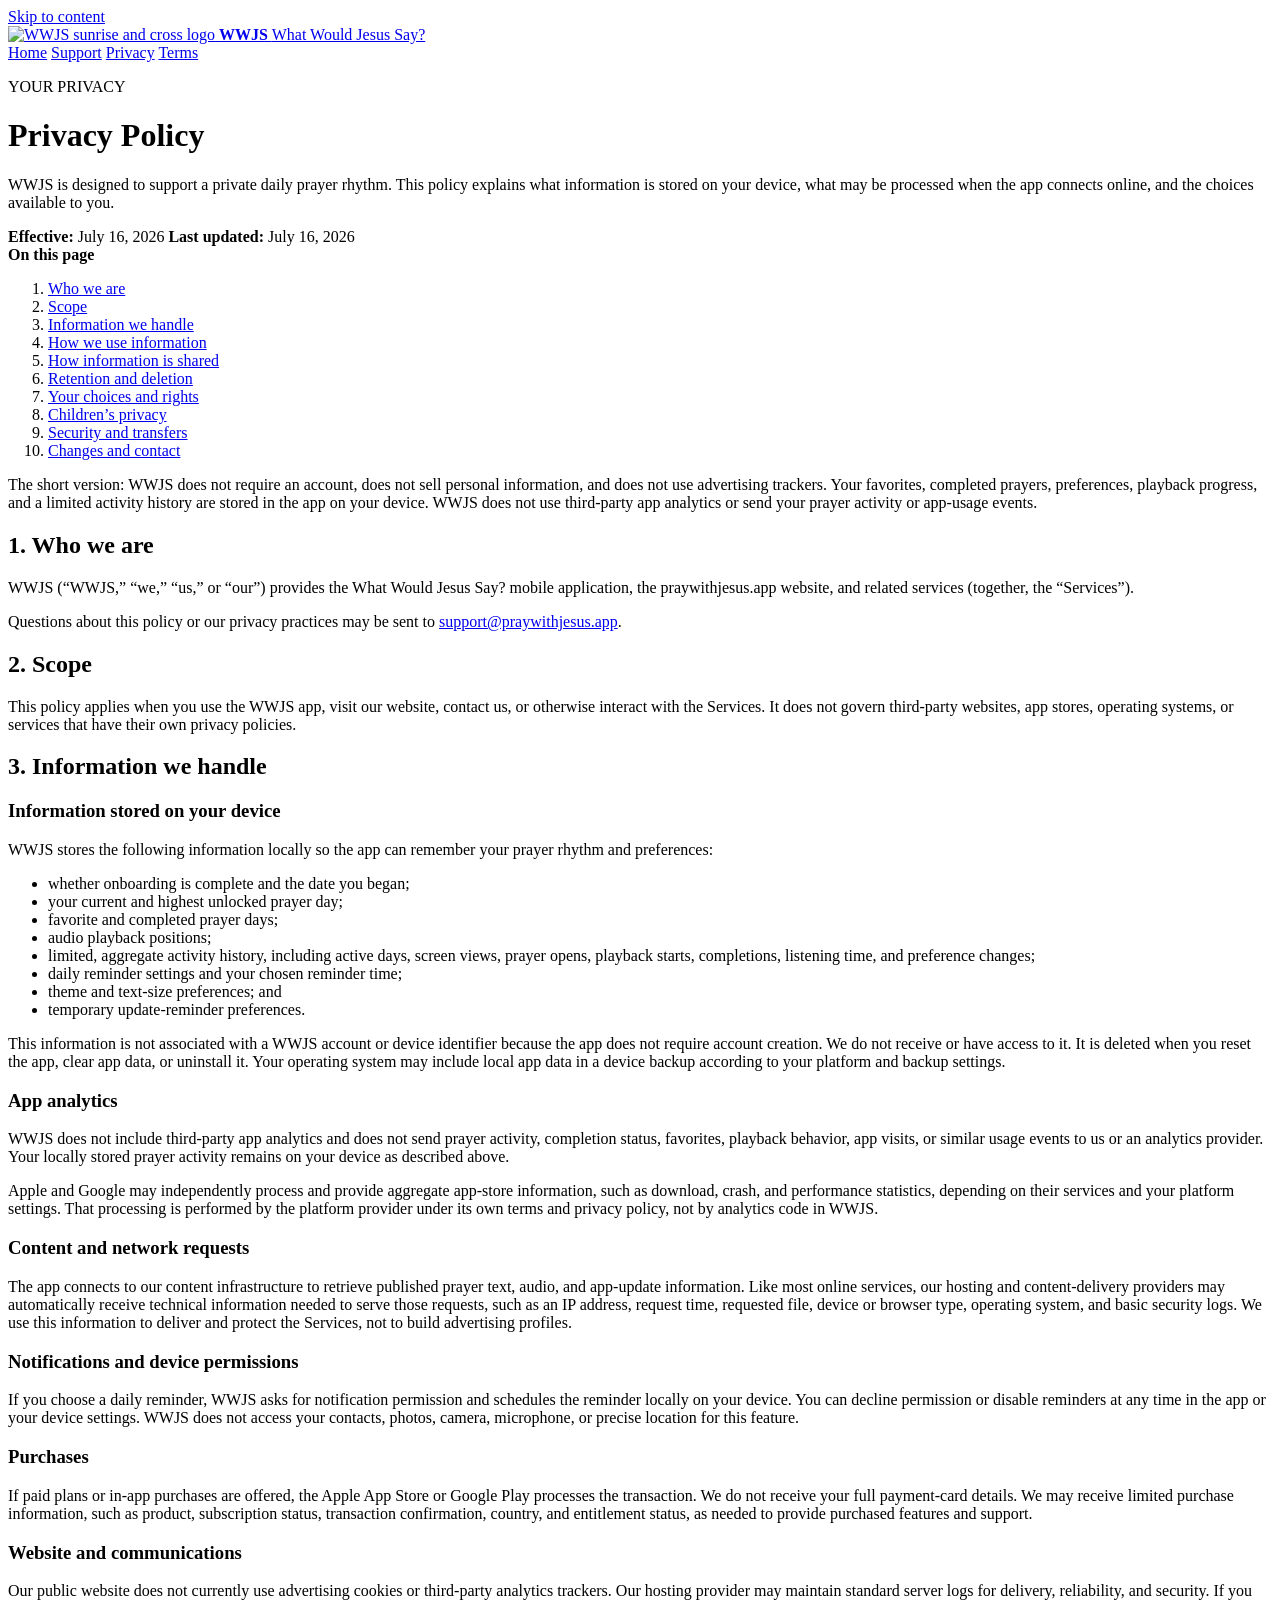
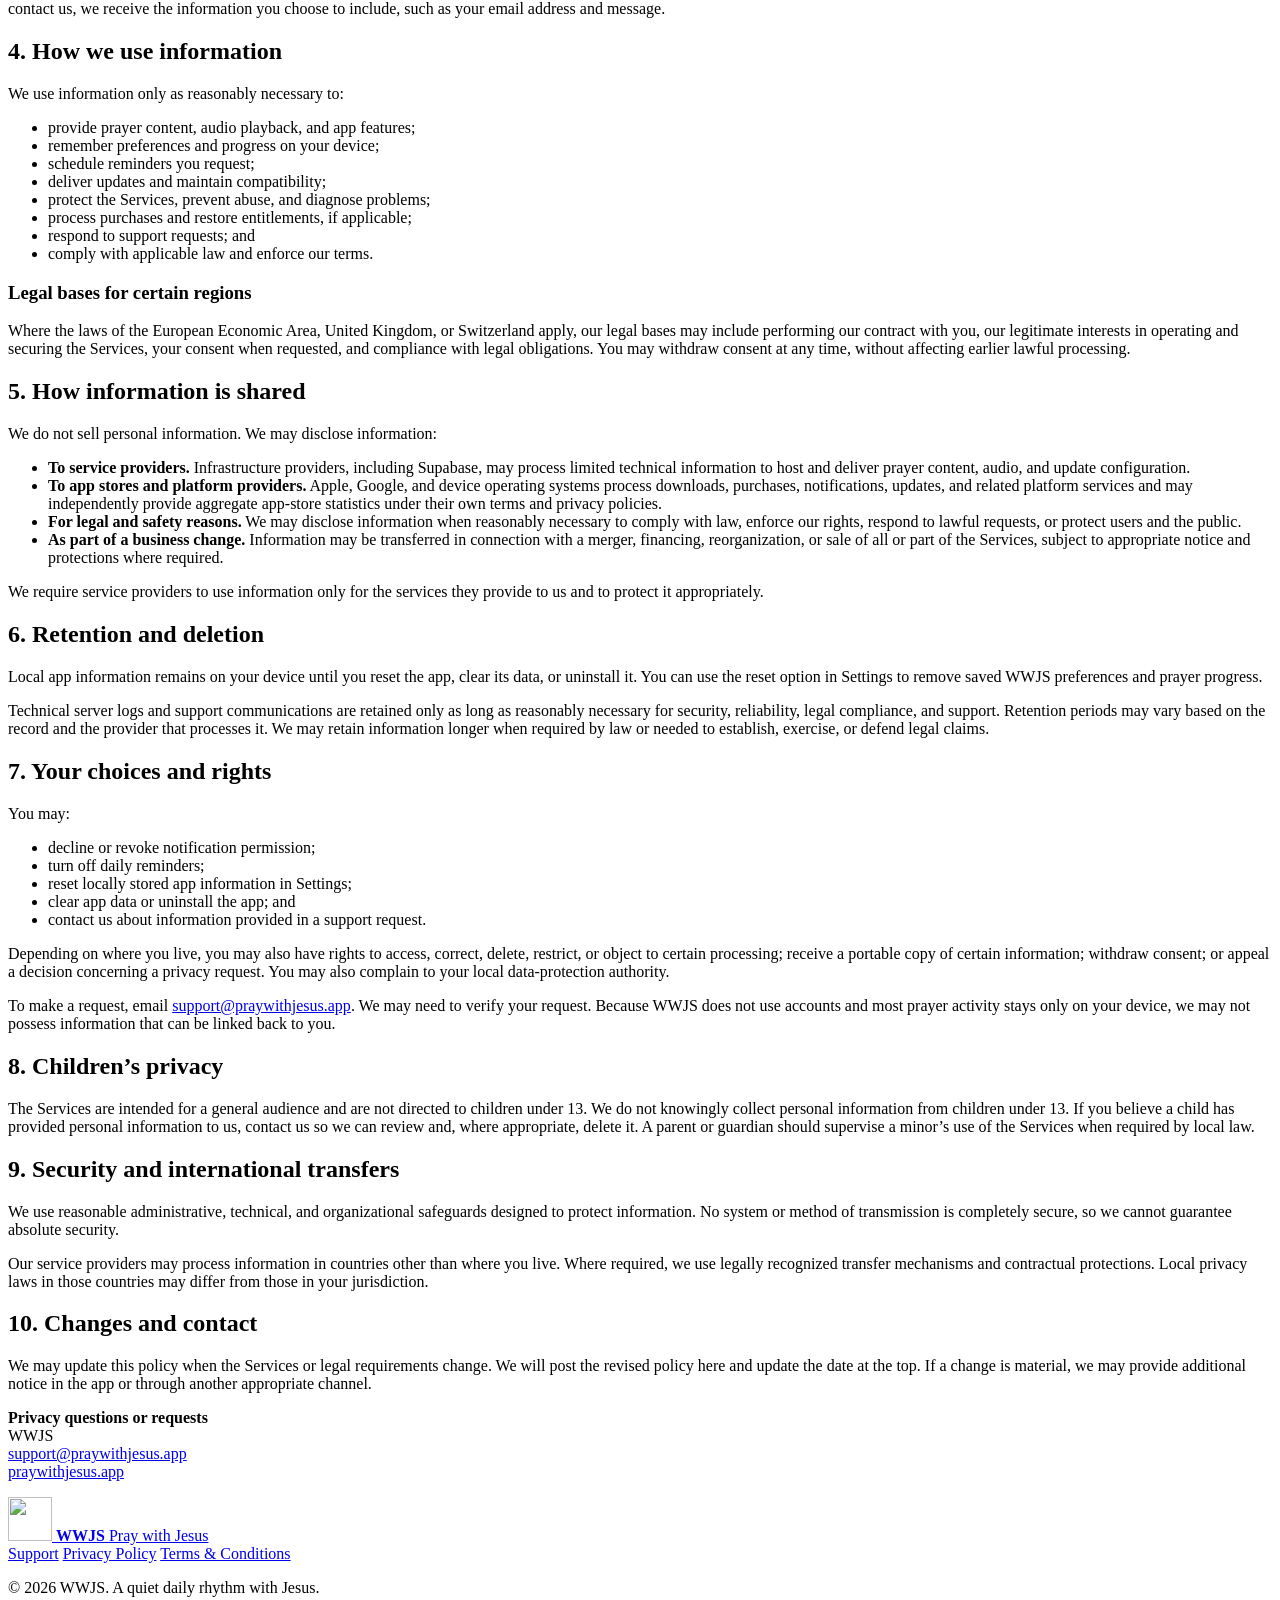
==== commit 257eff11: "upates" ====
--- a/web/privacy.html
+++ b/web/privacy.html
@@ -1,7 +1,7 @@
 <!doctype html>
 <html lang="en">
   <head>
-    <base href="$FLUTTER_BASE_HREF">
+    <base href="/">
     <meta charset="utf-8">
     <meta name="viewport" content="width=device-width, initial-scale=1">
     <meta name="theme-color" content="#F7F4ED">
@@ -34,6 +34,7 @@
 
       <nav aria-label="Legal navigation">
         <a href="index.html">Home</a>
+        <a href="support.html">Support</a>
         <a href="privacy.html" aria-current="page">Privacy</a>
         <a href="terms.html">Terms</a>
       </nav>
@@ -50,8 +51,8 @@
           to you.
         </p>
         <div class="legal-dates">
-          <span><strong>Effective:</strong> July 13, 2026</span>
-          <span><strong>Last updated:</strong> July 13, 2026</span>
+          <span><strong>Effective:</strong> July 16, 2026</span>
+          <span><strong>Last updated:</strong> July 16, 2026</span>
         </div>
       </header>
 
@@ -76,8 +77,10 @@
           <p class="legal-notice">
             The short version: WWJS does not require an account, does not sell
             personal information, and does not use advertising trackers. Your
-            favorites, completed prayers, preferences, and playback progress
-            are stored on your device.
+            favorites, completed prayers, preferences, playback progress, and
+            a limited activity history are stored in the app on your device.
+            WWJS does not use third-party app analytics or send your prayer
+            activity or app-usage events.
           </p>
 
           <section id="who-we-are">
@@ -116,14 +119,39 @@
               <li>your current and highest unlocked prayer day;</li>
               <li>favorite and completed prayer days;</li>
               <li>audio playback positions;</li>
+              <li>
+                limited, aggregate activity history, including active days,
+                screen views, prayer opens, playback starts, completions,
+                listening time, and preference changes;
+              </li>
               <li>daily reminder settings and your chosen reminder time;</li>
               <li>theme and text-size preferences; and</li>
               <li>temporary update-reminder preferences.</li>
             </ul>
             <p>
-              This information is not associated with a WWJS account because
-              the app does not require account creation. It remains on your
-              device unless you reset the app, clear app data, or uninstall it.
+              This information is not associated with a WWJS account or device
+              identifier because the app does not require account creation. We
+              do not receive or have access to it. It is deleted when you reset
+              the app, clear app data, or uninstall it. Your operating system
+              may include local app data in a device backup according to your
+              platform and backup settings.
+            </p>
+
+            <h3>App analytics</h3>
+            <p>
+              WWJS does not include third-party app analytics and does not send
+              prayer activity, completion status, favorites, playback behavior,
+              app visits, or similar usage events to us or an analytics
+              provider. Your locally stored prayer activity remains on your
+              device as described above.
+            </p>
+            <p>
+              Apple and Google may independently process and provide aggregate
+              app-store information, such as download, crash, and performance
+              statistics, depending on their services and your platform
+              settings. That processing is performed by the platform provider
+              under its own terms and privacy policy, not by analytics code in
+              WWJS.
             </p>
 
             <h3>Content and network requests</h3>
@@ -205,6 +233,7 @@
                 <strong>To app stores and platform providers.</strong> Apple,
                 Google, and device operating systems process downloads,
                 purchases, notifications, updates, and related platform services
+                and may independently provide aggregate app-store statistics
                 under their own terms and privacy policies.
               </li>
               <li>
@@ -333,6 +362,7 @@
       </a>
       <div class="footer-meta">
         <div class="legal-links" aria-label="Legal">
+          <a href="support.html">Support</a>
           <a href="privacy.html" aria-current="page">Privacy Policy</a>
           <a href="terms.html">Terms &amp; Conditions</a>
         </div>
--- a/web/styles.css
+++ b/web/styles.css
@@ -1,15 +1,17 @@
 :root {
-  --warm-background: #f7f4ed;
-  --warm-white: #fffdf8;
-  --forest: #263d35;
-  --forest-deep: #1d312a;
-  --sage: #758675;
-  --sage-soft: #e7ece4;
-  --peach: #e7b89b;
-  --charcoal: #24302c;
-  --muted: #66716c;
-  --divider: #ddd8ce;
-  --shadow: 0 22px 60px rgba(38, 61, 53, 0.12);
+  color-scheme: dark;
+  --background: #17241f;
+  --background-deep: #0c1714;
+  --surface: #213129;
+  --surface-raised: #293b34;
+  --selected-surface: #314437;
+  --primary-text: #f4ead6;
+  --secondary-text: #c6c2b5;
+  --interactive-text: #f2e4c8;
+  --accent: #b8a66f;
+  --sage: #8fa07d;
+  --border: #465d51;
+  --shadow: 0 28px 80px rgba(0, 0, 0, 0.42);
   --serif: Georgia, "Times New Roman", serif;
   --sans: Inter, ui-sans-serif, -apple-system, BlinkMacSystemFont, "Segoe UI", sans-serif;
 }
@@ -20,18 +22,46 @@
 
 html {
   scroll-behavior: smooth;
+  background: var(--background);
 }
 
 body {
+  position: relative;
+  min-width: 320px;
   margin: 0;
-  background: var(--warm-background);
-  color: var(--charcoal);
+  overflow-x: clip;
+  background: var(--background);
+  color: var(--primary-text);
   font-family: var(--sans);
   font-size: 17px;
   line-height: 1.55;
   -webkit-font-smoothing: antialiased;
 }
 
+body::before {
+  content: "";
+  position: absolute;
+  z-index: 0;
+  inset: 0 0 auto;
+  height: 1080px;
+  pointer-events: none;
+  background:
+    linear-gradient(
+      90deg,
+      rgba(23, 36, 31, 0.98) 0%,
+      rgba(23, 36, 31, 0.88) 48%,
+      rgba(23, 36, 31, 0.58) 100%
+    ),
+    linear-gradient(to bottom, rgba(23, 36, 31, 0.12) 42%, var(--background) 98%),
+    url("assets/assets/images/dawn-path-dark.png") center 30% / cover no-repeat;
+}
+
+main,
+footer {
+  position: relative;
+  z-index: 1;
+}
+
 img {
   display: block;
   max-width: 100%;
@@ -39,6 +69,49 @@
 
 a {
   color: inherit;
+}
+
+h1,
+h2,
+h3,
+p,
+figure {
+  margin-top: 0;
+}
+
+h1,
+h2 {
+  color: var(--primary-text);
+  font-family: var(--serif);
+  font-weight: 400;
+  text-wrap: balance;
+}
+
+h1 {
+  max-width: 650px;
+  margin-bottom: 26px;
+  font-size: clamp(58px, 6vw, 84px);
+  line-height: 0.99;
+  letter-spacing: -0.035em;
+}
+
+h2 {
+  margin-bottom: 20px;
+  font-size: clamp(42px, 5vw, 60px);
+  line-height: 1.06;
+  letter-spacing: -0.026em;
+}
+
+a:focus-visible,
+button:focus-visible {
+  outline: 3px solid var(--accent);
+  outline-offset: 4px;
+}
+
+#how-it-works,
+#inside-wwjs,
+#download {
+  scroll-margin-top: 104px;
 }
 
 .skip-link {
@@ -48,162 +121,558 @@
   z-index: 100;
   padding: 12px 16px;
   border-radius: 12px;
-  background: var(--forest);
-  color: white;
-  transform: translateY(-150%);
+  background: var(--interactive-text);
+  color: var(--background-deep);
+  font-weight: 700;
+  transform: translateY(-160%);
 }
 
 .skip-link:focus {
   transform: translateY(0);
 }
 
-.site-header,
+.site-header {
+  position: sticky;
+  z-index: 20;
+  top: 0;
+  min-height: 96px;
+  padding-inline: max(24px, calc((100vw - 1180px) / 2));
+  border-bottom: 1px solid rgba(70, 93, 81, 0.44);
+  display: flex;
+  align-items: center;
+  justify-content: space-between;
+  gap: 32px;
+  background: rgba(12, 23, 20, 0.76);
+  backdrop-filter: blur(18px);
+  -webkit-backdrop-filter: blur(18px);
+}
+
+.brand {
+  display: inline-flex;
+  align-items: center;
+  gap: 12px;
+  text-decoration: none;
+}
+
+.brand img {
+  border: 1px solid rgba(242, 228, 200, 0.46);
+  border-radius: 50%;
+}
+
+.brand-copy {
+  display: flex;
+  flex-direction: column;
+  line-height: 1.12;
+}
+
+.brand-copy strong {
+  color: var(--interactive-text);
+  font-family: var(--serif);
+  font-size: 28px;
+  font-weight: 700;
+  letter-spacing: 0.02em;
+}
+
+.brand-copy span {
+  margin-top: 4px;
+  color: var(--secondary-text);
+  font-size: 13px;
+}
+
+nav {
+  display: flex;
+  align-items: center;
+  gap: 30px;
+}
+
+nav a {
+  min-height: 48px;
+  display: inline-flex;
+  align-items: center;
+  color: var(--secondary-text);
+  font-size: 15px;
+  font-weight: 650;
+  text-decoration: none;
+  transition: color 180ms ease;
+}
+
+nav a:hover {
+  color: var(--primary-text);
+}
+
+nav .nav-download {
+  padding-inline: 22px;
+  border: 1px solid var(--accent);
+  border-radius: 15px;
+  background: rgba(184, 166, 111, 0.1);
+  color: var(--interactive-text);
+}
+
 .hero,
 .section,
-.feature-section,
+.inside-inner,
 footer {
   width: min(1180px, calc(100% - 48px));
   margin-inline: auto;
 }
 
-.site-header {
-  min-height: 104px;
-  display: flex;
-  align-items: center;
+.hero {
+  min-height: 890px;
+  padding: 72px 0 104px;
+  display: grid;
+  grid-template-columns: minmax(0, 1fr) minmax(330px, 410px);
   justify-content: space-between;
-  gap: 32px;
-}
-
-.brand {
-  display: inline-flex;
-  align-items: center;
-  gap: 12px;
-  text-decoration: none;
-}
-
-.brand img {
-  border-radius: 50%;
-}
-
-.brand-copy {
-  display: flex;
-  flex-direction: column;
-  line-height: 1.15;
-}
-
-.brand-copy strong {
-  color: var(--forest);
-  font-family: var(--serif);
-  font-size: 28px;
-  letter-spacing: 0.02em;
-}
-
-.brand-copy span {
-  margin-top: 3px;
-  font-size: 13px;
-  color: var(--muted);
-}
-
-nav {
-  display: flex;
-  align-items: center;
-  gap: 30px;
-}
-
-nav a {
-  color: var(--forest);
-  font-size: 15px;
-  font-weight: 650;
-  text-decoration: none;
-}
-
-.nav-download {
-  min-height: 48px;
-  display: inline-flex;
-  align-items: center;
-  padding-inline: 22px;
-  border-radius: 15px;
-  background: var(--forest);
-  color: white;
-}
-
-a:focus-visible,
-button:focus-visible {
-  outline: 3px solid var(--peach);
-  outline-offset: 4px;
-}
-
-.hero {
-  min-height: 680px;
-  padding: 46px 0 82px;
-  display: grid;
-  grid-template-columns: minmax(0, 0.92fr) minmax(380px, 1.08fr);
-  gap: clamp(48px, 7vw, 96px);
-  align-items: center;
+  align-items: center;
+  gap: clamp(56px, 8vw, 110px);
+}
+
+.hero-copy {
+  max-width: 650px;
 }
 
 .eyebrow {
-  margin: 0 0 14px;
-  color: var(--sage);
+  margin: 0 0 16px;
+  color: var(--accent);
   font-size: 12px;
   font-weight: 800;
   letter-spacing: 0.2em;
 }
 
-h1,
-h2,
-h3,
-p {
-  margin-top: 0;
-}
-
-h1,
-h2 {
-  color: var(--forest);
+.hero-intro {
+  max-width: 620px;
+  margin-bottom: 34px;
+  color: var(--secondary-text);
+  font-size: clamp(18px, 1.7vw, 21px);
+}
+
+.hero-intro strong {
+  color: var(--primary-text);
+  font-weight: 650;
+}
+
+.hero-actions {
+  display: flex;
+  flex-direction: column;
+  align-items: flex-start;
+  gap: 18px;
+}
+
+.secondary-action {
+  min-height: 48px;
+  display: inline-flex;
+  align-items: center;
+  gap: 12px;
+  color: var(--interactive-text);
+  font-weight: 650;
+  text-decoration: none;
+}
+
+.secondary-label {
+  padding-bottom: 3px;
+  border-bottom: 1px solid rgba(242, 228, 200, 0.44);
+}
+
+.secondary-icon {
+  width: 40px;
+  height: 40px;
+  border: 1px solid var(--border);
+  border-radius: 50%;
+  display: grid;
+  place-items: center;
+  background: var(--selected-surface);
+  color: var(--interactive-text);
+  box-shadow: 0 8px 20px rgba(0, 0, 0, 0.18);
+  transition: background 180ms ease, transform 180ms ease;
+}
+
+.secondary-icon svg {
+  width: 21px;
+  height: 21px;
+  fill: none;
+  stroke: currentColor;
+  stroke-width: 2.25;
+  stroke-linecap: round;
+  stroke-linejoin: round;
+}
+
+.secondary-action:hover .secondary-icon {
+  background: var(--surface-raised);
+  transform: translateY(2px);
+}
+
+.privacy-note {
+  margin: 22px 0 0;
+  color: var(--secondary-text);
+  font-size: 13px;
+}
+
+.hero-visual {
+  position: relative;
+  width: 100%;
+  margin: 0;
+  display: flex;
+  justify-content: center;
+}
+
+.hero-visual::before {
+  content: "";
+  position: absolute;
+  inset: 13% -16% 9%;
+  border-radius: 50%;
+  background: rgba(184, 166, 111, 0.17);
+  filter: blur(54px);
+}
+
+.hero-image-frame {
+  position: relative;
+  width: min(380px, 100%);
+  aspect-ratio: 900 / 1840;
+  overflow: hidden;
+  border: 1px solid rgba(184, 166, 111, 0.58);
+  border-radius: 38px;
+  background: var(--background-deep);
+  box-shadow: var(--shadow);
+}
+
+.hero-image-frame::after,
+.player-image-frame::after {
+  content: "";
+  position: absolute;
+  inset: 0;
+  pointer-events: none;
+  border-radius: inherit;
+  box-shadow: inset 0 0 0 1px rgba(242, 228, 200, 0.12);
+}
+
+.hero-image-frame img {
+  width: 100%;
+  height: 100%;
+  object-fit: cover;
+  object-position: top center;
+}
+
+.intro-strip {
+  position: relative;
+  z-index: 1;
+  padding: 30px 24px;
+  border-block: 1px solid rgba(70, 93, 81, 0.72);
+  display: flex;
+  align-items: center;
+  justify-content: center;
+  gap: clamp(22px, 5vw, 70px);
+  background: var(--background-deep);
+  color: var(--primary-text);
+}
+
+.intro-strip p {
+  margin: 0;
   font-family: var(--serif);
-  font-weight: 500;
-}
-
-h1 {
+  font-size: clamp(18px, 2vw, 24px);
+}
+
+.intro-strip span {
+  width: 5px;
+  height: 5px;
+  border-radius: 50%;
+  background: var(--accent);
+}
+
+.section {
+  padding-block: 124px;
+}
+
+.section-heading {
+  max-width: 780px;
+  margin: 0 auto 54px;
+  text-align: center;
+}
+
+.section-heading > p:last-child {
+  margin-bottom: 0;
+  color: var(--secondary-text);
+  font-size: 18px;
+}
+
+.steps {
+  display: grid;
+  grid-template-columns: repeat(3, 1fr);
+  gap: 16px;
+}
+
+.step-card {
+  padding: 26px;
+  border: 1px solid var(--border);
+  border-radius: 24px;
+  display: grid;
+  align-content: start;
+  gap: 10px;
+  background:
+    linear-gradient(145deg, rgba(49, 68, 55, 0.9), rgba(33, 49, 41, 0.97));
+  box-shadow: 0 16px 44px rgba(0, 0, 0, 0.15);
+}
+
+.step-card-listening {
+  border-color: rgba(184, 166, 111, 0.86);
+  background:
+    linear-gradient(145deg, rgba(57, 71, 54, 0.98), rgba(38, 54, 45, 0.98));
+  box-shadow:
+    inset 0 0 0 1px rgba(184, 166, 111, 0.12),
+    0 18px 48px rgba(0, 0, 0, 0.2);
+}
+
+.step-top {
+  margin-bottom: 10px;
+  display: flex;
+  align-items: center;
+  justify-content: space-between;
+  gap: 12px;
+}
+
+.step-number {
+  width: 42px;
+  height: 42px;
+  border: 1px solid rgba(184, 166, 111, 0.72);
+  border-radius: 50%;
+  display: grid;
+  place-items: center;
+  color: var(--accent);
+  font-size: 12px;
+  font-weight: 800;
+  letter-spacing: 0.12em;
+}
+
+.step-icon {
+  width: 42px;
+  height: 42px;
+  border: 1px solid var(--border);
+  border-radius: 50%;
+  display: grid;
+  place-items: center;
+  background: var(--surface-raised);
+  color: var(--interactive-text);
+}
+
+.step-icon-listening {
+  border-color: rgba(184, 166, 111, 0.72);
+  background: rgba(184, 166, 111, 0.16);
+  color: var(--accent);
+}
+
+.step-icon svg {
+  width: 21px;
+  height: 21px;
+  fill: none;
+  stroke: currentColor;
+  stroke-width: 2;
+  stroke-linecap: round;
+  stroke-linejoin: round;
+}
+
+.step-card h3 {
+  margin: 0;
+  color: var(--primary-text);
+  font-family: var(--serif);
+  font-size: 28px;
+  font-weight: 400;
+}
+
+.step-card p {
+  margin: 0;
+  color: var(--secondary-text);
+  font-size: 15px;
+}
+
+.inside-section {
+  position: relative;
+  overflow: hidden;
+  border-block: 1px solid rgba(70, 93, 81, 0.62);
+  background: var(--background-deep);
+}
+
+.inside-section::before {
+  content: "";
+  position: absolute;
+  inset: 0;
+  pointer-events: none;
+  background:
+    linear-gradient(90deg, rgba(12, 23, 20, 0.52), rgba(12, 23, 20, 0.9) 66%),
+    linear-gradient(to bottom, rgba(12, 23, 20, 0.08), var(--background-deep)),
+    url("assets/assets/images/prayer-header-dark.png") center top / cover no-repeat;
+  opacity: 0.76;
+}
+
+.inside-inner {
+  position: relative;
+  padding-block: 124px;
+  display: grid;
+  grid-template-columns: minmax(320px, 0.82fr) minmax(0, 1.18fr);
+  align-items: center;
+  gap: clamp(70px, 9vw, 130px);
+}
+
+.player-showcase {
+  width: 100%;
+  margin: 0;
+}
+
+.player-image-frame {
+  position: relative;
+  width: min(350px, 100%);
+  margin-inline: auto;
+  overflow: hidden;
+  border: 7px solid #080e0c;
+  border-radius: 44px;
+  background: var(--background);
+  box-shadow: var(--shadow);
+}
+
+.player-image-frame img {
+  width: 100%;
+  height: auto;
+}
+
+.player-showcase figcaption {
+  max-width: 340px;
+  margin: 20px auto 0;
+  color: var(--secondary-text);
+  font-size: 14px;
+  text-align: center;
+}
+
+.feature-copy h2 {
+  max-width: 620px;
+}
+
+.feature-intro {
+  max-width: 620px;
+  margin-bottom: 32px;
+  color: var(--secondary-text);
+  font-size: 18px;
+}
+
+.feature-list {
   max-width: 650px;
+  margin: 0;
+  padding: 0;
+  list-style: none;
+}
+
+.feature-list li {
+  position: relative;
+  padding: 20px 0 20px 38px;
+  border-top: 1px solid rgba(70, 93, 81, 0.64);
+}
+
+.feature-list li:last-child {
+  border-bottom: 1px solid rgba(70, 93, 81, 0.64);
+}
+
+.feature-list li::before {
+  content: "";
+  position: absolute;
+  top: 29px;
+  left: 4px;
+  width: 9px;
+  height: 9px;
+  border: 1px solid var(--accent);
+  border-radius: 50%;
+  background: rgba(184, 166, 111, 0.18);
+  box-shadow: 0 0 0 6px rgba(184, 166, 111, 0.05);
+}
+
+.feature-list h3 {
+  margin: 0 0 6px;
+  color: var(--primary-text);
+  font-size: 19px;
+  font-weight: 700;
+}
+
+.feature-list p {
+  margin: 0;
+  color: var(--secondary-text);
+  font-size: 15px;
+}
+
+.download-section {
+  position: relative;
+  overflow: hidden;
+  padding: 112px 24px;
+  background:
+    linear-gradient(rgba(23, 36, 31, 0.76), rgba(12, 23, 20, 0.94)),
+    url("assets/assets/images/prayer-header-dark.png") center 42% / cover no-repeat;
+  text-align: center;
+}
+
+.download-section::before {
+  content: "";
+  position: absolute;
+  top: -140px;
+  left: 50%;
+  width: 520px;
+  height: 420px;
+  border-radius: 50%;
+  background: rgba(184, 166, 111, 0.11);
+  filter: blur(78px);
+  transform: translateX(-50%);
+}
+
+.download-content {
+  position: relative;
+  max-width: 800px;
+  margin-inline: auto;
+  display: flex;
+  flex-direction: column;
+  align-items: center;
+}
+
+.download-content > img {
   margin-bottom: 24px;
-  font-size: clamp(58px, 6.1vw, 86px);
-  line-height: 0.98;
-  letter-spacing: -0.035em;
-}
-
-.hero-intro {
-  max-width: 590px;
+  border: 2px solid rgba(242, 228, 200, 0.72);
+  border-radius: 50%;
+  box-shadow: 0 18px 48px rgba(0, 0, 0, 0.28);
+}
+
+.download-content h2 {
+  max-width: 780px;
+}
+
+.download-intro {
+  max-width: 650px;
   margin-bottom: 30px;
-  color: var(--muted);
-  font-size: clamp(18px, 1.8vw, 22px);
+  color: var(--secondary-text);
+  font-size: 18px;
 }
 
 .store-actions {
   display: flex;
   flex-wrap: wrap;
+  justify-content: center;
   gap: 12px;
 }
 
+.hero-store-actions {
+  justify-content: flex-start;
+}
+
 .store-button {
-  min-width: 190px;
-  min-height: 62px;
+  min-width: 196px;
+  min-height: 64px;
   padding: 10px 18px;
-  border: 1px solid rgba(255, 255, 255, 0.15);
+  border: 1px solid rgba(242, 228, 200, 0.7);
   border-radius: 16px;
   display: inline-flex;
   align-items: center;
   justify-content: center;
   gap: 11px;
-  background: var(--forest);
-  color: white;
-  box-shadow: 0 8px 22px rgba(38, 61, 53, 0.14);
+  background: var(--interactive-text);
+  color: var(--background-deep);
+  box-shadow: 0 12px 28px rgba(0, 0, 0, 0.22);
   text-decoration: none;
   transition: transform 180ms ease, background 180ms ease;
 }
 
 .store-button:hover {
-  background: var(--forest-deep);
+  background: #fff8e9;
   transform: translateY(-2px);
 }
 
@@ -217,348 +686,37 @@
   display: flex;
   flex-direction: column;
   font-size: 19px;
-  font-weight: 700;
-  line-height: 1.1;
+  font-weight: 750;
+  line-height: 1.08;
+  text-align: left;
 }
 
 .store-button small {
   margin-bottom: 3px;
   font-size: 9px;
-  font-weight: 600;
+  font-weight: 650;
   letter-spacing: 0.12em;
 }
 
-.privacy-note {
-  margin: 18px 0 0;
-  color: var(--muted);
-  font-size: 13px;
-}
-
-.hero-visual {
-  position: relative;
-  min-height: 580px;
-  overflow: hidden;
-  border-radius: 36px;
-  background: var(--peach);
-  box-shadow: var(--shadow);
-}
-
-.hero-visual > img {
-  width: 100%;
-  height: 620px;
-  object-fit: cover;
-  object-position: center 36%;
-}
-
-.hero-visual::after {
-  content: "";
-  position: absolute;
-  inset: 0;
-  background: linear-gradient(to top, rgba(29, 49, 42, 0.52), transparent 48%);
-}
-
-.hero-card {
-  position: absolute;
-  z-index: 1;
-  left: 24px;
-  right: 24px;
-  bottom: 24px;
-  display: grid;
-  gap: 3px;
-  padding: 19px 22px;
-  border: 1px solid rgba(255, 255, 255, 0.35);
-  border-radius: 22px;
-  background: rgba(255, 253, 248, 0.97);
-  box-shadow: 0 12px 32px rgba(29, 49, 42, 0.2);
-}
-
-.hero-card span,
-.hero-card small {
-  color: var(--muted);
-  font-size: 12px;
-}
-
-.hero-card strong {
-  color: var(--forest);
-  font-family: var(--serif);
-  font-size: 26px;
-  font-weight: 500;
-}
-
-.intro-strip {
-  padding: 28px 24px;
-  display: flex;
-  align-items: center;
-  justify-content: center;
-  gap: clamp(22px, 5vw, 70px);
-  background: var(--forest);
-  color: white;
-}
-
-.intro-strip p {
-  margin: 0;
-  font-family: var(--serif);
-  font-size: clamp(18px, 2vw, 24px);
-}
-
-.intro-strip span {
-  width: 5px;
-  height: 5px;
-  border-radius: 50%;
-  background: var(--peach);
-}
-
-.section {
-  padding-block: 118px;
-}
-
-.section-heading {
-  max-width: 720px;
-  margin: 0 auto 50px;
-  text-align: center;
-}
-
-h2 {
-  margin-bottom: 18px;
-  font-size: clamp(42px, 5vw, 60px);
-  line-height: 1.06;
-  letter-spacing: -0.025em;
-}
-
-.section-heading > p:last-child,
-.download-section > p:not(.eyebrow) {
-  color: var(--muted);
-  font-size: 18px;
-}
-
-.steps {
-  display: grid;
-  grid-template-columns: repeat(3, 1fr);
-  gap: 18px;
-}
-
-.step-card {
-  position: relative;
-  min-height: 300px;
-  padding: 30px;
-  border: 1px solid var(--divider);
-  border-radius: 28px;
-  background: var(--warm-white);
-}
-
-.step-number {
-  position: absolute;
-  top: 24px;
-  right: 26px;
-  color: var(--sage);
-  font-size: 12px;
-  font-weight: 800;
-  letter-spacing: 0.14em;
-}
-
-.step-icon {
-  width: 58px;
-  height: 58px;
-  margin-bottom: 44px;
-  border-radius: 50%;
-  display: grid;
-  place-items: center;
-  background: var(--sage-soft);
-  color: var(--forest);
-  font-size: 25px;
-}
-
-.step-card h3,
-.feature-list h3 {
-  margin-bottom: 8px;
-  color: var(--forest);
-  font-size: 20px;
-}
-
-.step-card p,
-.feature-list p {
-  margin: 0;
-  color: var(--muted);
-  font-size: 15px;
-}
-
-.feature-section {
-  margin-bottom: 118px;
-  padding: 70px;
-  border-radius: 38px;
-  display: grid;
-  grid-template-columns: minmax(340px, 0.9fr) minmax(0, 1.1fr);
-  gap: clamp(50px, 7vw, 90px);
-  align-items: center;
-  overflow: hidden;
-  background: var(--warm-white);
-  box-shadow: var(--shadow);
-}
-
-.feature-art {
-  position: relative;
-  min-height: 570px;
-  border-radius: 30px;
-  display: grid;
-  place-items: center;
-  overflow: hidden;
-  background: var(--sage-soft);
-}
-
-.feature-art > img {
-  position: absolute;
-  inset: 0;
-  width: 100%;
-  height: 100%;
-  object-fit: cover;
-}
-
-.phone-preview {
-  position: relative;
-  width: min(270px, 76%);
-  min-height: 450px;
-  padding: 44px 24px 28px;
-  border: 8px solid var(--forest-deep);
-  border-radius: 42px;
-  display: flex;
-  flex-direction: column;
-  align-items: center;
-  background: var(--warm-white);
-  box-shadow: 0 24px 45px rgba(38, 61, 53, 0.22);
-  text-align: center;
-}
-
-.phone-preview::before {
-  content: "";
-  position: absolute;
-  top: 12px;
-  width: 72px;
-  height: 6px;
-  border-radius: 999px;
-  background: var(--forest-deep);
-}
-
-.phone-preview img {
-  width: 66px;
-  height: 66px;
-  margin-bottom: 54px;
-  border-radius: 50%;
-}
-
-.phone-preview p {
-  margin-bottom: 10px;
-  color: var(--sage);
-  font-size: 11px;
-  font-weight: 800;
-  letter-spacing: 0.16em;
-}
-
-.phone-preview h3 {
-  margin-bottom: 6px;
-  color: var(--forest);
-  font-family: var(--serif);
-  font-size: 29px;
-  font-weight: 500;
-}
-
-.phone-preview > span {
-  color: var(--sage);
-  font-size: 14px;
-}
-
-.phone-preview button {
-  width: 100%;
-  min-height: 52px;
-  margin-top: auto;
-  border: 0;
-  border-radius: 15px;
-  background: var(--sage);
-  color: white;
-  font: 700 15px var(--sans);
-}
-
-.feature-copy h2 {
-  max-width: 560px;
-}
-
-.feature-list {
-  margin: 36px 0 0;
-  padding: 0;
-  display: grid;
-  gap: 24px;
-  list-style: none;
-}
-
-.feature-list li {
-  display: grid;
-  grid-template-columns: 52px 1fr;
-  gap: 16px;
-  align-items: start;
-}
-
-.feature-list li > span {
-  width: 52px;
-  height: 52px;
-  border-radius: 16px;
-  display: grid;
-  place-items: center;
-  background: var(--sage-soft);
-  color: var(--forest);
-  font-size: 23px;
-}
-
-.download-section {
-  padding: 96px 24px;
-  display: flex;
-  flex-direction: column;
-  align-items: center;
-  background: var(--forest);
-  color: white;
-  text-align: center;
-}
-
-.download-section > img {
-  margin-bottom: 24px;
-  border: 3px solid rgba(255, 255, 255, 0.78);
-  border-radius: 50%;
-}
-
-.download-section h2 {
-  max-width: 740px;
-  color: white;
-}
-
-.download-section .eyebrow,
-.download-section > p:not(.eyebrow) {
-  color: #d9e1d7;
-}
-
-.store-actions-centered {
-  justify-content: center;
-  margin-top: 16px;
-}
-
-.download-section .store-button {
-  border-color: rgba(38, 61, 53, 0.12);
-  background: var(--warm-white);
-  color: var(--forest);
-}
-
-.download-section .store-button:hover {
-  background: white;
+.begin-note {
+  margin: 22px 0 0;
+  color: var(--primary-text);
+  font-weight: 700;
 }
 
 footer {
-  min-height: 150px;
+  min-height: 158px;
+  padding-block: 30px;
   display: flex;
   align-items: center;
   justify-content: space-between;
   gap: 30px;
+  background: var(--background);
 }
 
 footer p {
   margin: 0;
-  color: var(--muted);
+  color: var(--secondary-text);
   font-size: 13px;
 }
 
@@ -566,7 +724,7 @@
   display: flex;
   flex-direction: column;
   align-items: flex-end;
-  gap: 8px;
+  gap: 9px;
 }
 
 .legal-links {
@@ -577,43 +735,59 @@
 }
 
 .legal-links a {
-  color: var(--forest);
+  min-height: 44px;
+  display: inline-flex;
+  align-items: center;
+  color: var(--interactive-text);
   font-size: 14px;
   font-weight: 650;
-  text-underline-offset: 4px;
+  text-underline-offset: 5px;
 }
 
 .footer-brand .brand-copy strong {
   font-size: 21px;
 }
 
-@media (max-width: 900px) {
+@media (max-width: 960px) {
+  .hero {
+    min-height: auto;
+    padding-top: 64px;
+    grid-template-columns: 1fr;
+  }
+
+  .hero-copy {
+    max-width: 720px;
+  }
+
+  .hero-visual {
+    justify-content: center;
+  }
+
+  .hero-image-frame {
+    width: min(390px, calc(100% - 48px));
+  }
+
+  .inside-inner {
+    display: flex;
+    flex-direction: column-reverse;
+    align-items: stretch;
+  }
+
+  .feature-copy {
+    max-width: 760px;
+    margin-inline: auto;
+  }
+
+  .player-image-frame {
+    width: min(350px, calc(100% - 48px));
+  }
+}
+
+@media (max-width: 800px) {
   nav a:not(.nav-download) {
     display: none;
   }
 
-  .hero {
-    min-height: auto;
-    padding-top: 32px;
-    grid-template-columns: 1fr;
-  }
-
-  .hero-copy {
-    max-width: 680px;
-  }
-
-  h1 {
-    font-size: clamp(54px, 11vw, 76px);
-  }
-
-  .hero-visual {
-    min-height: 540px;
-  }
-
-  .hero-visual > img {
-    height: 580px;
-  }
-
   .steps {
     grid-template-columns: 1fr;
   }
@@ -622,17 +796,18 @@
     min-height: 0;
   }
 
-  .step-icon {
-    margin-bottom: 28px;
-  }
-
-  .feature-section {
-    padding: 40px;
-    grid-template-columns: 1fr;
-  }
-
-  .feature-art {
-    min-height: 540px;
+  footer {
+    padding-block: 38px;
+    flex-direction: column;
+    align-items: flex-start;
+  }
+
+  .footer-meta {
+    align-items: flex-start;
+  }
+
+  .legal-links {
+    justify-content: flex-start;
   }
 }
 
@@ -641,120 +816,120 @@
     font-size: 16px;
   }
 
-  .site-header,
+  body::before {
+    height: 980px;
+    background:
+      linear-gradient(rgba(23, 36, 31, 0.86), rgba(23, 36, 31, 0.76)),
+      linear-gradient(to bottom, transparent 34%, var(--background) 96%),
+      url("assets/assets/images/dawn-path-dark.png") center top / cover no-repeat;
+  }
+
+  .site-header {
+    min-height: 84px;
+    padding-inline: 16px;
+  }
+
+  .brand-copy strong {
+    font-size: 23px;
+  }
+
+  .brand-copy span {
+    font-size: 11px;
+  }
+
+  .brand > img {
+    width: 48px;
+    height: 48px;
+  }
+
+  .nav-download {
+    min-height: 46px;
+    padding-inline: 15px;
+  }
+
   .hero,
   .section,
-  .feature-section,
+  .inside-inner,
   footer {
     width: min(100% - 32px, 1180px);
   }
 
-  .site-header {
-    min-height: 88px;
-  }
-
-  .brand-copy strong {
-    font-size: 23px;
-  }
-
-  .brand-copy span {
-    font-size: 11px;
-  }
-
-  .brand > img {
-    width: 50px;
-    height: 50px;
-  }
-
-  .nav-download {
-    min-height: 46px;
-    padding-inline: 16px;
-  }
-
   .hero {
-    gap: 42px;
-    padding-bottom: 58px;
+    gap: 52px;
+    padding: 60px 0 78px;
   }
 
   h1 {
-    font-size: clamp(50px, 15vw, 66px);
-  }
-
-  .hero-intro {
-    font-size: 18px;
+    font-size: clamp(48px, 14vw, 64px);
+  }
+
+  h2 {
+    font-size: clamp(38px, 11vw, 46px);
+  }
+
+  .hero-intro,
+  .section-heading > p:last-child,
+  .feature-intro,
+  .download-intro {
+    font-size: 17px;
+  }
+
+  .hero-actions {
+    width: 100%;
+  }
+
+  .hero-image-frame {
+    width: min(330px, calc(100% - 20px));
+    border-radius: 32px;
+  }
+
+  .intro-strip {
+    gap: 12px;
+    padding-inline: 14px;
+  }
+
+  .intro-strip p {
+    font-size: 15px;
+  }
+
+  .section,
+  .inside-inner {
+    padding-block: 88px;
+  }
+
+  .section-heading {
+    margin-bottom: 38px;
+  }
+
+  .step-card {
+    padding: 26px;
+  }
+
+  .inside-inner {
+    gap: 58px;
+  }
+
+  .feature-list li {
+    padding-left: 32px;
+  }
+
+  .player-image-frame {
+    width: min(310px, calc(100% - 24px));
+    border-width: 6px;
+    border-radius: 38px;
+  }
+
+  .download-section {
+    padding: 84px 16px;
   }
 
   .store-actions {
+    width: 100%;
     display: grid;
   }
 
   .store-button {
     width: 100%;
-  }
-
-  .hero-visual,
-  .hero-visual > img {
-    min-height: 480px;
-    height: 480px;
-  }
-
-  .hero-card {
-    left: 16px;
-    right: 16px;
-    bottom: 16px;
-  }
-
-  .intro-strip {
-    gap: 12px;
-    padding-inline: 16px;
-  }
-
-  .intro-strip p {
-    font-size: 15px;
-  }
-
-  .section {
-    padding-block: 84px;
-  }
-
-  h2 {
-    font-size: 42px;
-  }
-
-  .step-card {
-    padding: 26px;
-  }
-
-  .feature-section {
-    margin-bottom: 84px;
-    padding: 20px;
-    border-radius: 28px;
-  }
-
-  .feature-art {
-    min-height: 500px;
-  }
-
-  .feature-copy {
-    padding: 10px 6px 18px;
-  }
-
-  .download-section {
-    padding-block: 76px;
-  }
-
-  footer {
-    padding-block: 34px;
-    flex-direction: column;
-    align-items: flex-start;
-  }
-
-  .footer-meta {
-    align-items: flex-start;
-  }
-
-  .legal-links {
-    justify-content: flex-start;
   }
 }
 
@@ -766,6 +941,7 @@
   *,
   *::before,
   *::after {
+    scroll-behavior: auto !important;
     transition-duration: 0.01ms !important;
   }
 }
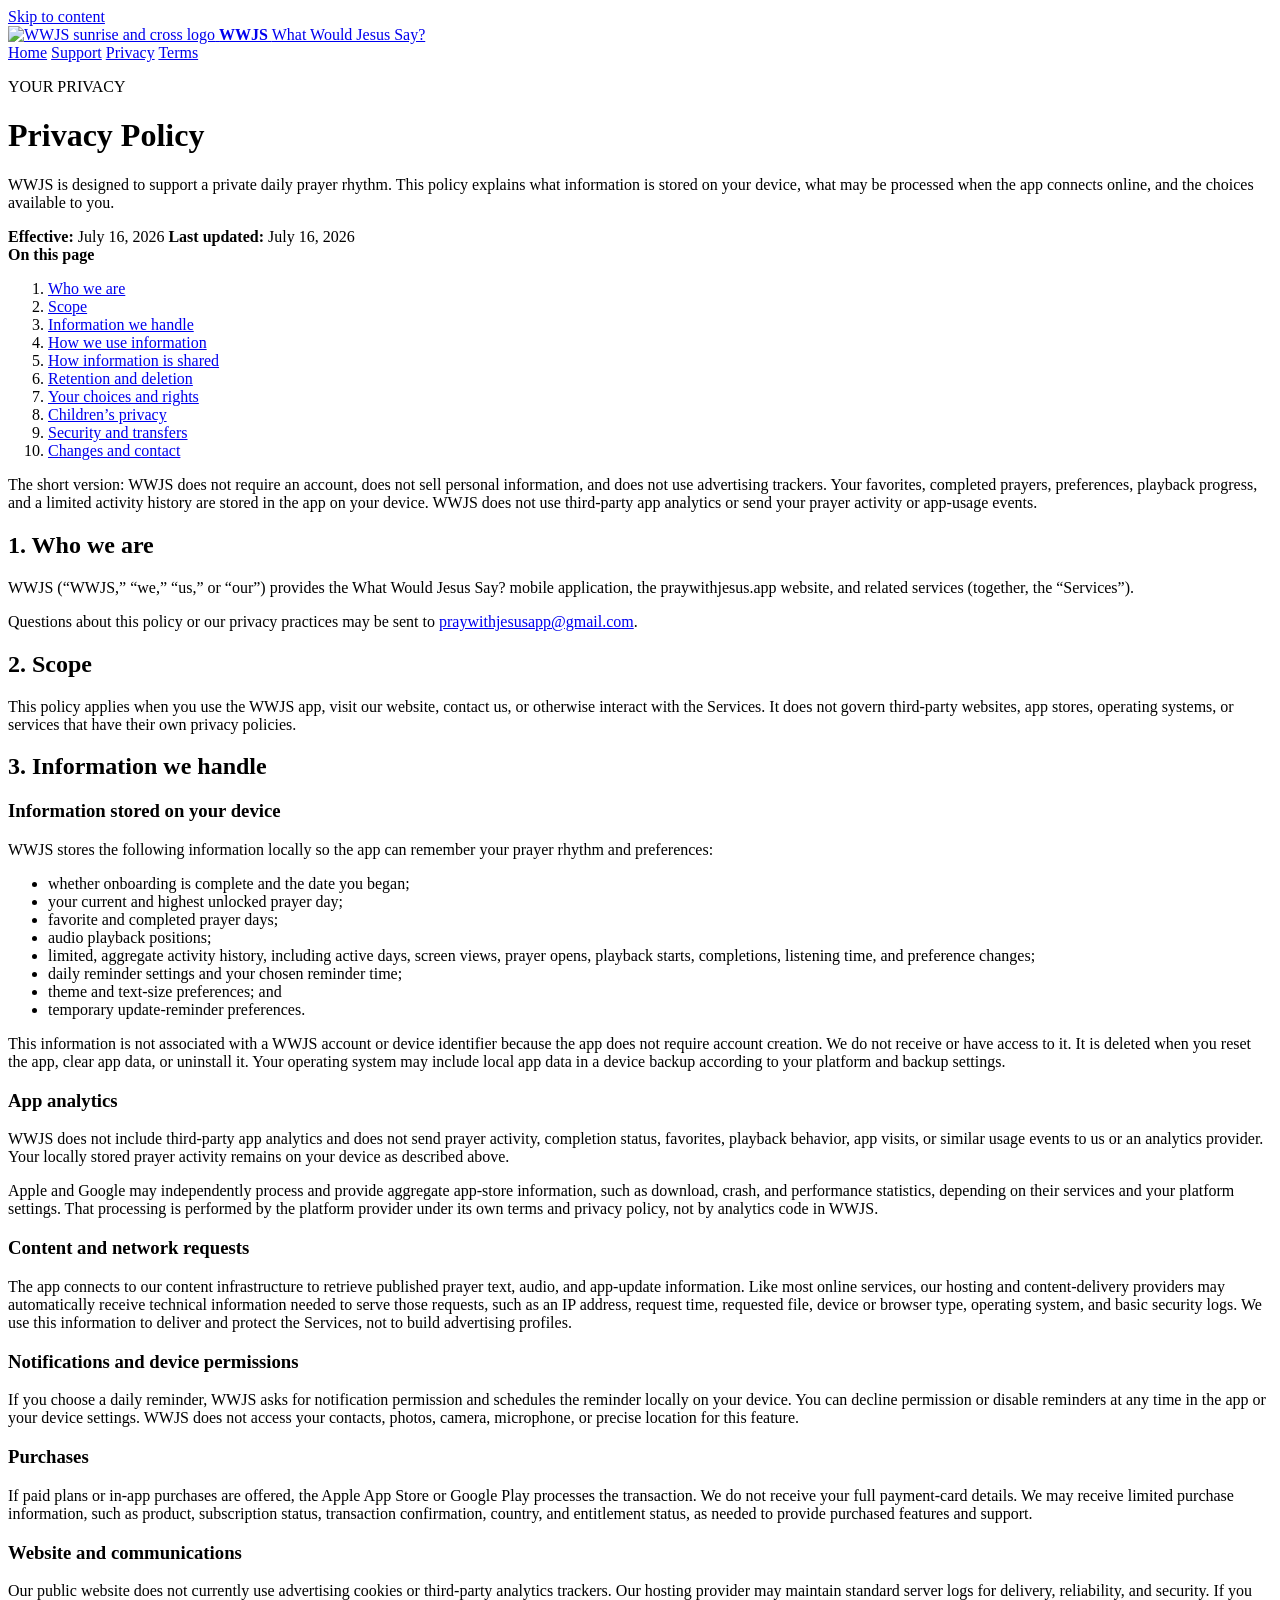
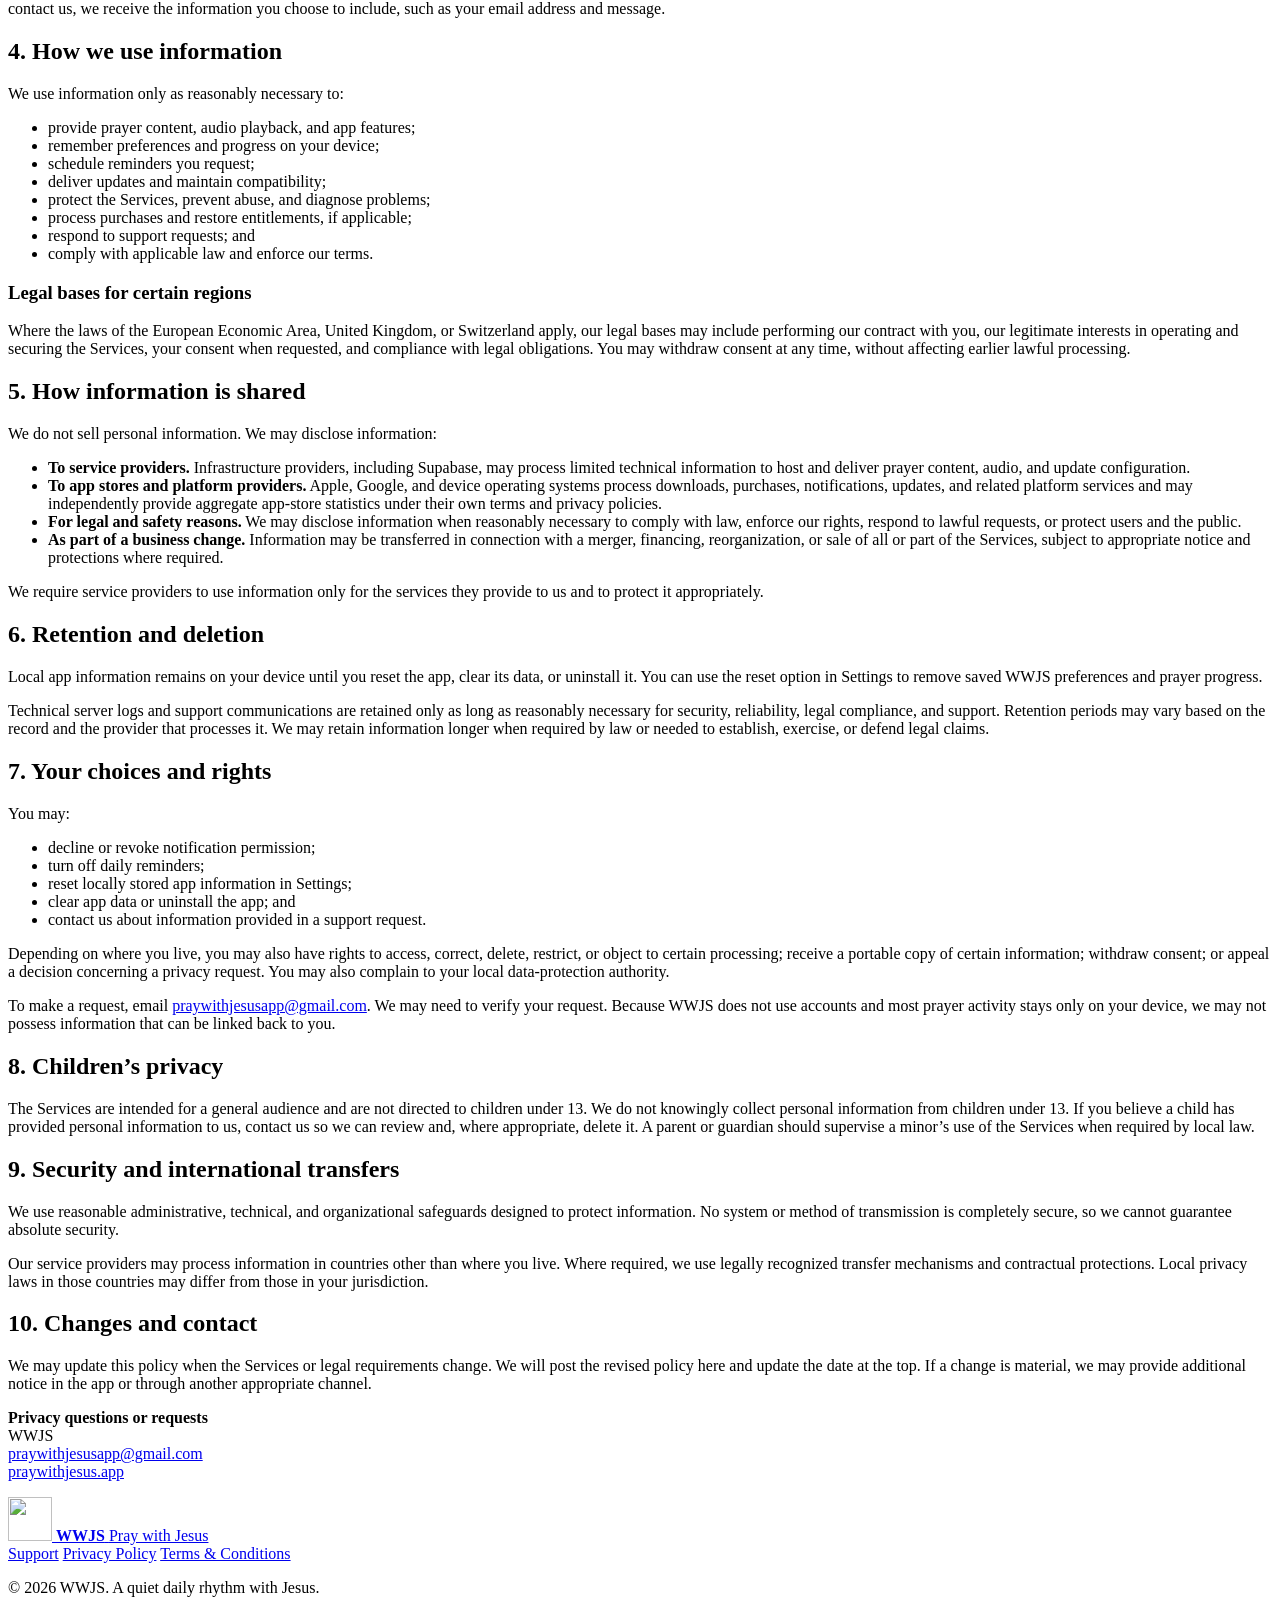
==== commit 4e861ab7: "UI updates" ====
--- a/web/privacy.html
+++ b/web/privacy.html
@@ -9,8 +9,8 @@
       name="description"
       content="Learn how WWJS handles information when you use the Pray with Jesus app and website."
     >
-    <link rel="icon" type="image/png" href="favicon.png">
-    <link rel="apple-touch-icon" href="icons/Icon-192.png">
+    <link rel="icon" type="image/png" href="favicon.png?v=4">
+    <link rel="apple-touch-icon" href="icons/Icon-192.png?v=4">
     <link rel="stylesheet" href="styles.css">
     <link rel="stylesheet" href="legal.css">
     <title>Privacy Policy — WWJS</title>
@@ -21,7 +21,7 @@
     <header class="site-header">
       <a class="brand" href="index.html" aria-label="WWJS home">
         <img
-          src="assets/assets/branding/wwjs-logo.png"
+          src="assets/assets/branding/wwjs-logo.png?v=2"
           width="58"
           height="58"
           alt="WWJS sunrise and cross logo"
@@ -92,7 +92,7 @@
             </p>
             <p>
               Questions about this policy or our privacy practices may be sent
-              to <a href="mailto:support@praywithjesus.app">support@praywithjesus.app</a>.
+              to <a href="mailto:praywithjesusapp@gmail.com">praywithjesusapp@gmail.com</a>.
             </p>
           </section>
 
@@ -291,7 +291,7 @@
             </p>
             <p>
               To make a request, email
-              <a href="mailto:support@praywithjesus.app">support@praywithjesus.app</a>.
+              <a href="mailto:praywithjesusapp@gmail.com">praywithjesusapp@gmail.com</a>.
               We may need to verify your request. Because WWJS does not use
               accounts and most prayer activity stays only on your device, we may
               not possess information that can be linked back to you.
@@ -338,7 +338,7 @@
               <p>
                 <strong>Privacy questions or requests</strong><br>
                 WWJS<br>
-                <a href="mailto:support@praywithjesus.app">support@praywithjesus.app</a><br>
+                <a href="mailto:praywithjesusapp@gmail.com">praywithjesusapp@gmail.com</a><br>
                 <a href="https://praywithjesus.app/">praywithjesus.app</a>
               </p>
             </div>
@@ -350,7 +350,7 @@
     <footer>
       <a class="brand footer-brand" href="index.html" aria-label="WWJS home">
         <img
-          src="assets/assets/branding/wwjs-logo.png"
+          src="assets/assets/branding/wwjs-logo.png?v=2"
           width="44"
           height="44"
           alt=""
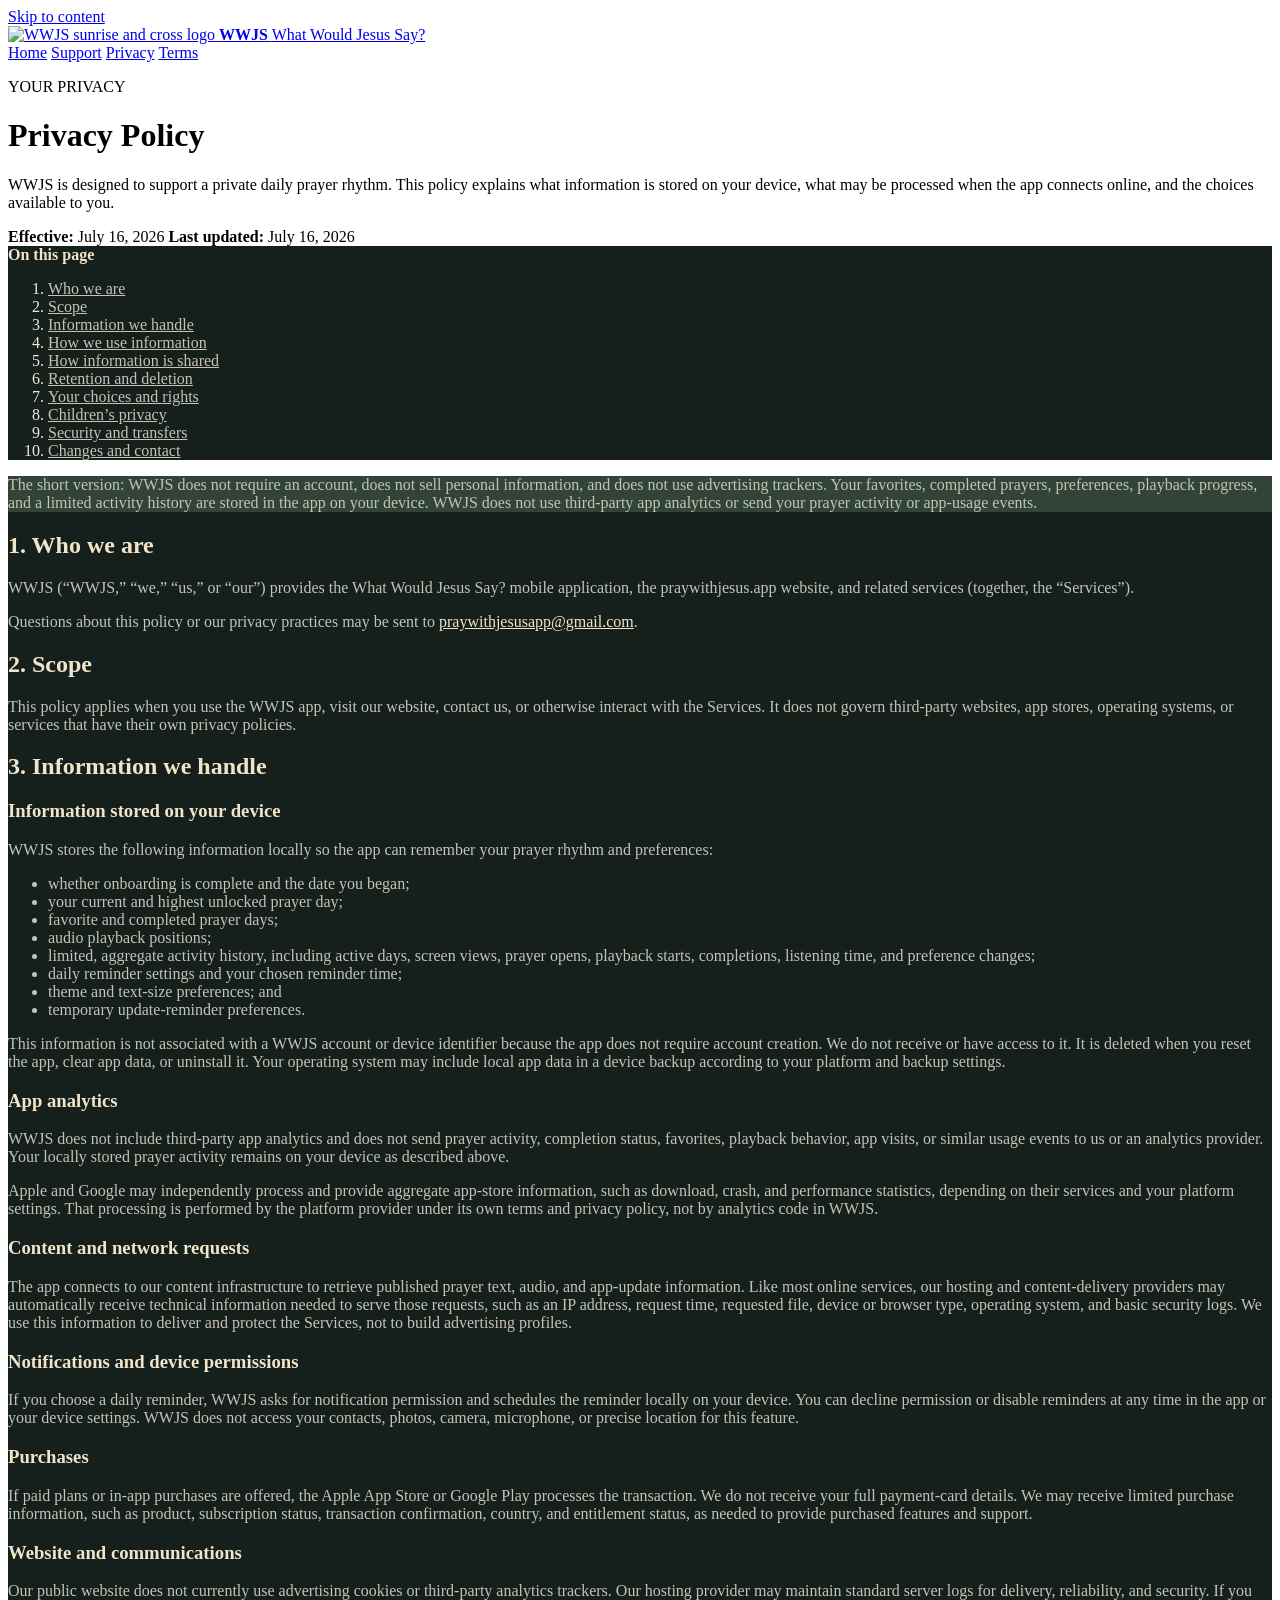
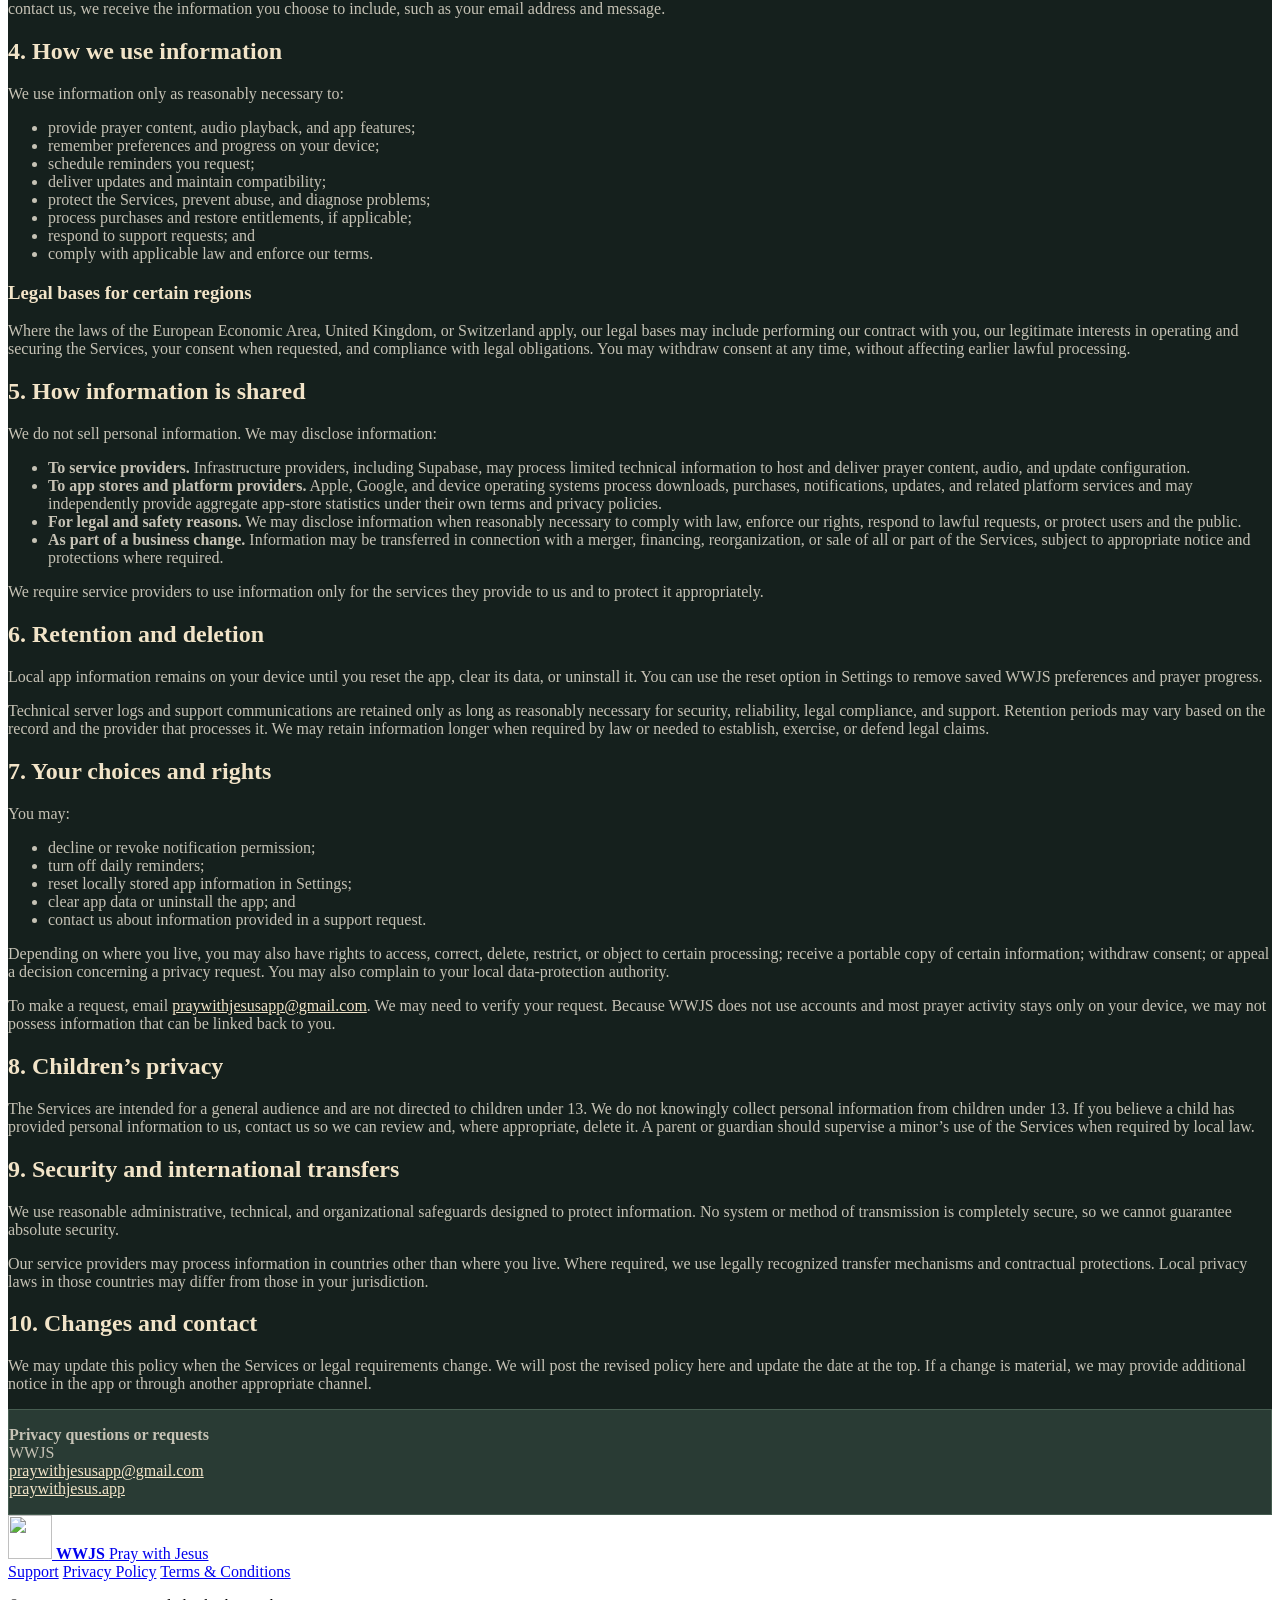
==== commit 01008bf9: "updates to past prayers" ====
--- a/web/privacy.html
+++ b/web/privacy.html
@@ -12,7 +12,37 @@
     <link rel="icon" type="image/png" href="favicon.png?v=4">
     <link rel="apple-touch-icon" href="icons/Icon-192.png?v=4">
     <link rel="stylesheet" href="styles.css">
-    <link rel="stylesheet" href="legal.css">
+    <link rel="stylesheet" href="legal.css?v=20260717-2">
+    <style>
+      /* Critical contrast fallback in case the shared stylesheet is cached. */
+      .legal-page .legal-toc,
+      .legal-page .legal-document {
+        border-color: #465d51;
+        background: rgba(12, 23, 20, 0.96);
+        color: #f4ead6;
+      }
+      .legal-page .legal-toc strong,
+      .legal-page .legal-document h2,
+      .legal-page .legal-document h3,
+      .legal-page .legal-document a,
+      .legal-page .legal-contact a {
+        color: #f2e4c8;
+      }
+      .legal-page .legal-toc a,
+      .legal-page .legal-document p,
+      .legal-page .legal-document li {
+        color: #c6c2b5;
+      }
+      .legal-page .legal-notice {
+        border-left-color: #b8a66f;
+        background: #314437;
+        color: #f4ead6;
+      }
+      .legal-page .legal-contact {
+        border: 1px solid #465d51;
+        background: #293b34;
+      }
+    </style>
     <title>Privacy Policy — WWJS</title>
   </head>
   <body class="legal-page" id="top">
--- a/web/legal.css
+++ b/web/legal.css
@@ -1,17 +1,16 @@
+/* High-contrast dark treatment shared by Support, Privacy, and Terms. */
 .legal-page {
-  background:
-    linear-gradient(rgba(247, 244, 237, 0.9), rgba(247, 244, 237, 0.98)),
-    url("assets/assets/images/prayer-header-watercolor.png") top center / 100% 440px no-repeat,
-    var(--warm-background);
+  background: var(--background);
+  color: var(--primary-text);
 }
 
 .legal-page .site-header {
-  border-bottom: 1px solid rgba(221, 216, 206, 0.7);
+  border-bottom: 1px solid var(--border);
 }
 
 .legal-page nav a[aria-current="page"] {
   text-decoration: underline;
-  text-decoration-color: var(--sage);
+  text-decoration-color: var(--accent);
   text-decoration-thickness: 2px;
   text-underline-offset: 7px;
 }
@@ -34,7 +33,7 @@
 
 .legal-hero .legal-summary {
   max-width: 720px;
-  color: var(--muted);
+  color: var(--secondary-text);
   font-size: 19px;
 }
 
@@ -42,7 +41,7 @@
   display: flex;
   flex-wrap: wrap;
   gap: 10px 28px;
-  color: var(--muted);
+  color: var(--secondary-text);
   font-size: 14px;
 }
 
@@ -57,15 +56,18 @@
   position: sticky;
   top: 28px;
   padding: 22px;
-  border: 1px solid var(--divider);
+  border: 1px solid var(--border);
   border-radius: 22px;
-  background: rgba(255, 253, 248, 0.84);
+  background: rgba(12, 23, 20, 0.92);
+  box-shadow: var(--shadow);
+  -webkit-backdrop-filter: blur(12px);
+  backdrop-filter: blur(12px);
 }
 
 .legal-toc strong {
   display: block;
   margin-bottom: 12px;
-  color: var(--forest);
+  color: var(--interactive-text);
   font-size: 13px;
   letter-spacing: 0.08em;
   text-transform: uppercase;
@@ -80,32 +82,34 @@
 }
 
 .legal-toc a {
-  color: var(--muted);
+  color: var(--secondary-text);
   font-size: 14px;
   text-decoration: none;
 }
 
 .legal-toc a:hover {
-  color: var(--forest);
+  color: var(--primary-text);
   text-decoration: underline;
   text-underline-offset: 4px;
 }
 
 .legal-document {
   padding: clamp(28px, 5vw, 64px);
-  border: 1px solid rgba(221, 216, 206, 0.8);
+  border: 1px solid var(--border);
   border-radius: 32px;
-  background: var(--warm-white);
-  box-shadow: 0 18px 46px rgba(38, 61, 53, 0.08);
+  background: rgba(12, 23, 20, 0.92);
+  box-shadow: var(--shadow);
+  -webkit-backdrop-filter: blur(12px);
+  backdrop-filter: blur(12px);
 }
 
 .legal-notice {
   margin: 0 0 38px;
   padding: 18px 20px;
-  border-left: 4px solid var(--sage);
+  border-left: 4px solid var(--accent);
   border-radius: 4px 16px 16px 4px;
-  background: var(--sage-soft);
-  color: var(--forest);
+  background: rgba(49, 68, 55, 0.9);
+  color: var(--primary-text);
   font-size: 15px;
 }
 
@@ -116,24 +120,25 @@
 .legal-document section + section {
   margin-top: 46px;
   padding-top: 42px;
-  border-top: 1px solid var(--divider);
+  border-top: 1px solid var(--border);
 }
 
 .legal-document h2 {
   margin-bottom: 18px;
+  color: var(--primary-text);
   font-size: 32px;
   line-height: 1.18;
 }
 
 .legal-document h3 {
   margin: 28px 0 10px;
-  color: var(--forest);
+  color: var(--interactive-text);
   font-size: 19px;
 }
 
 .legal-document p,
 .legal-document li {
-  color: #46524d;
+  color: var(--secondary-text);
   font-size: 16px;
   line-height: 1.7;
 }
@@ -154,15 +159,17 @@
 
 .legal-document a,
 .legal-contact a {
-  color: var(--forest);
+  color: var(--interactive-text);
   font-weight: 650;
+  text-decoration-color: var(--accent);
   text-underline-offset: 4px;
 }
 
 .legal-contact {
   padding: 22px;
+  border: 1px solid var(--border);
   border-radius: 20px;
-  background: var(--warm-background);
+  background: rgba(41, 59, 52, 0.94);
 }
 
 .legal-contact p {
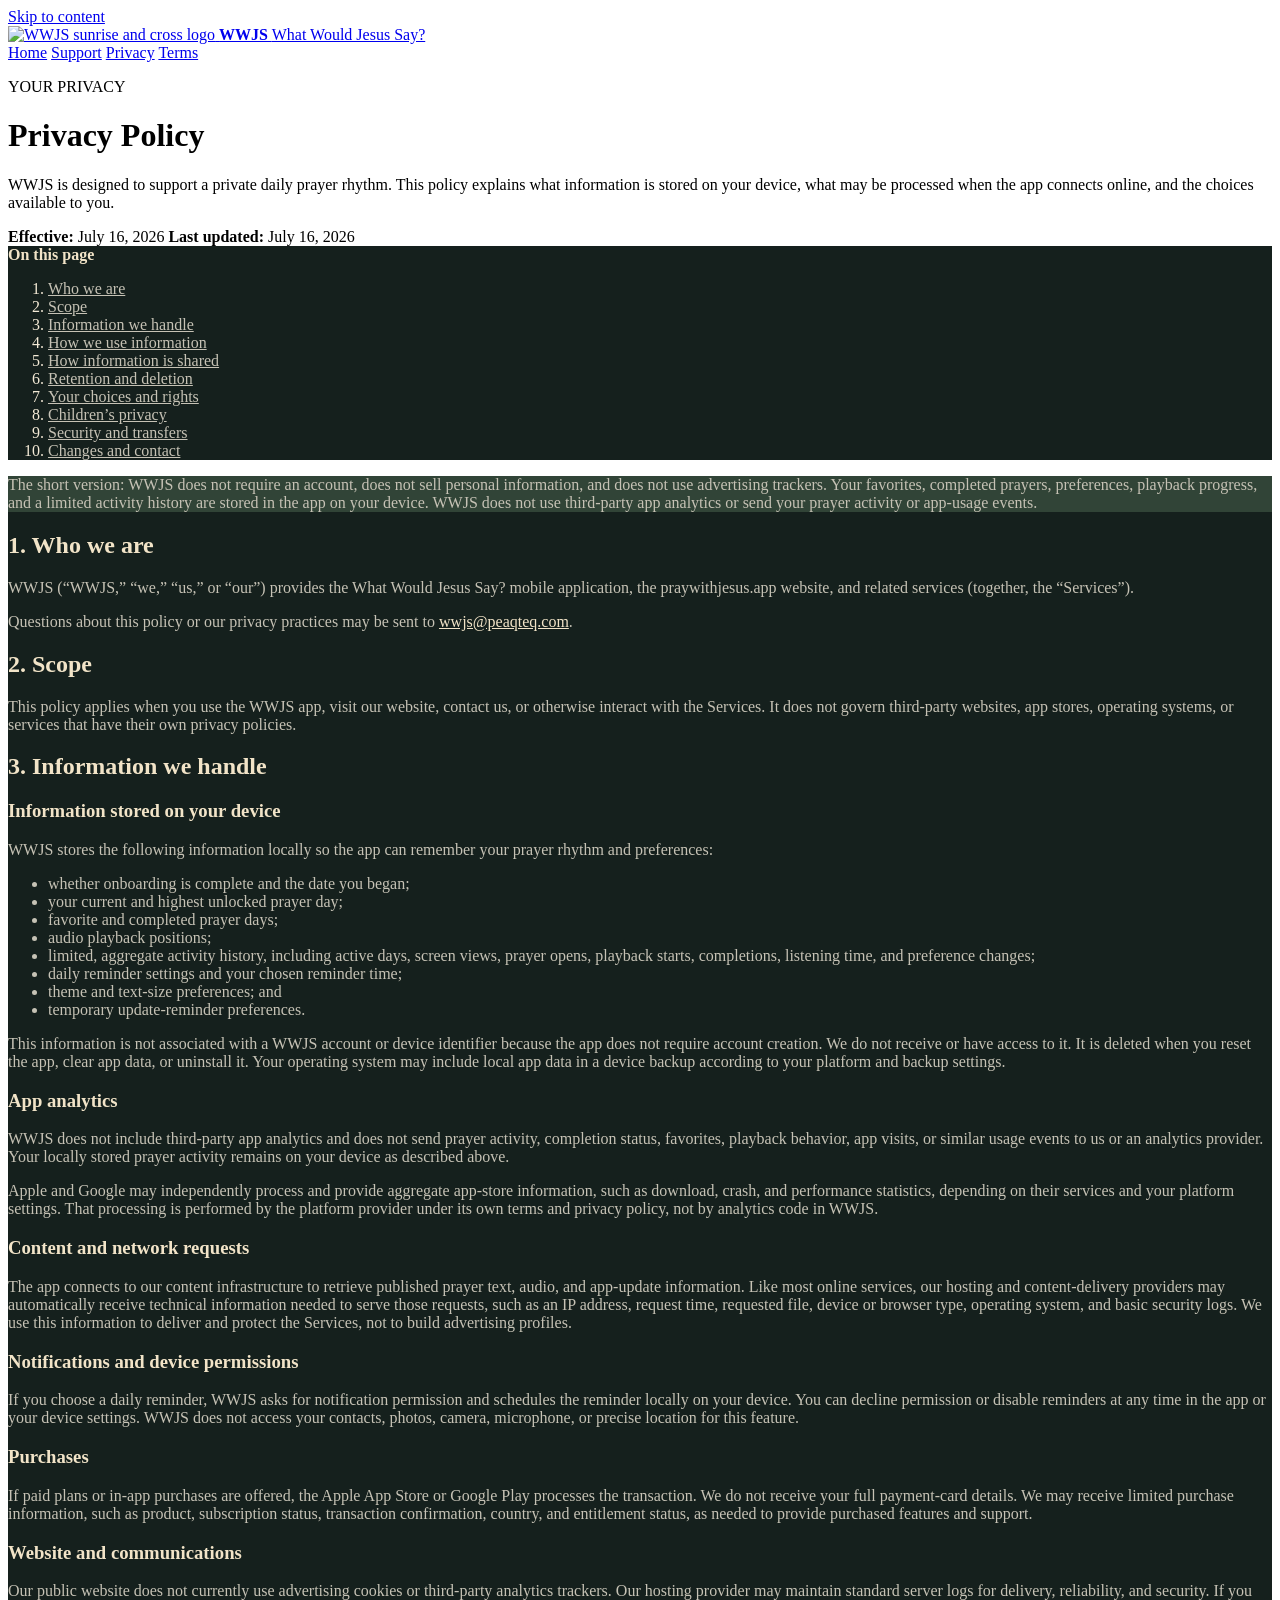
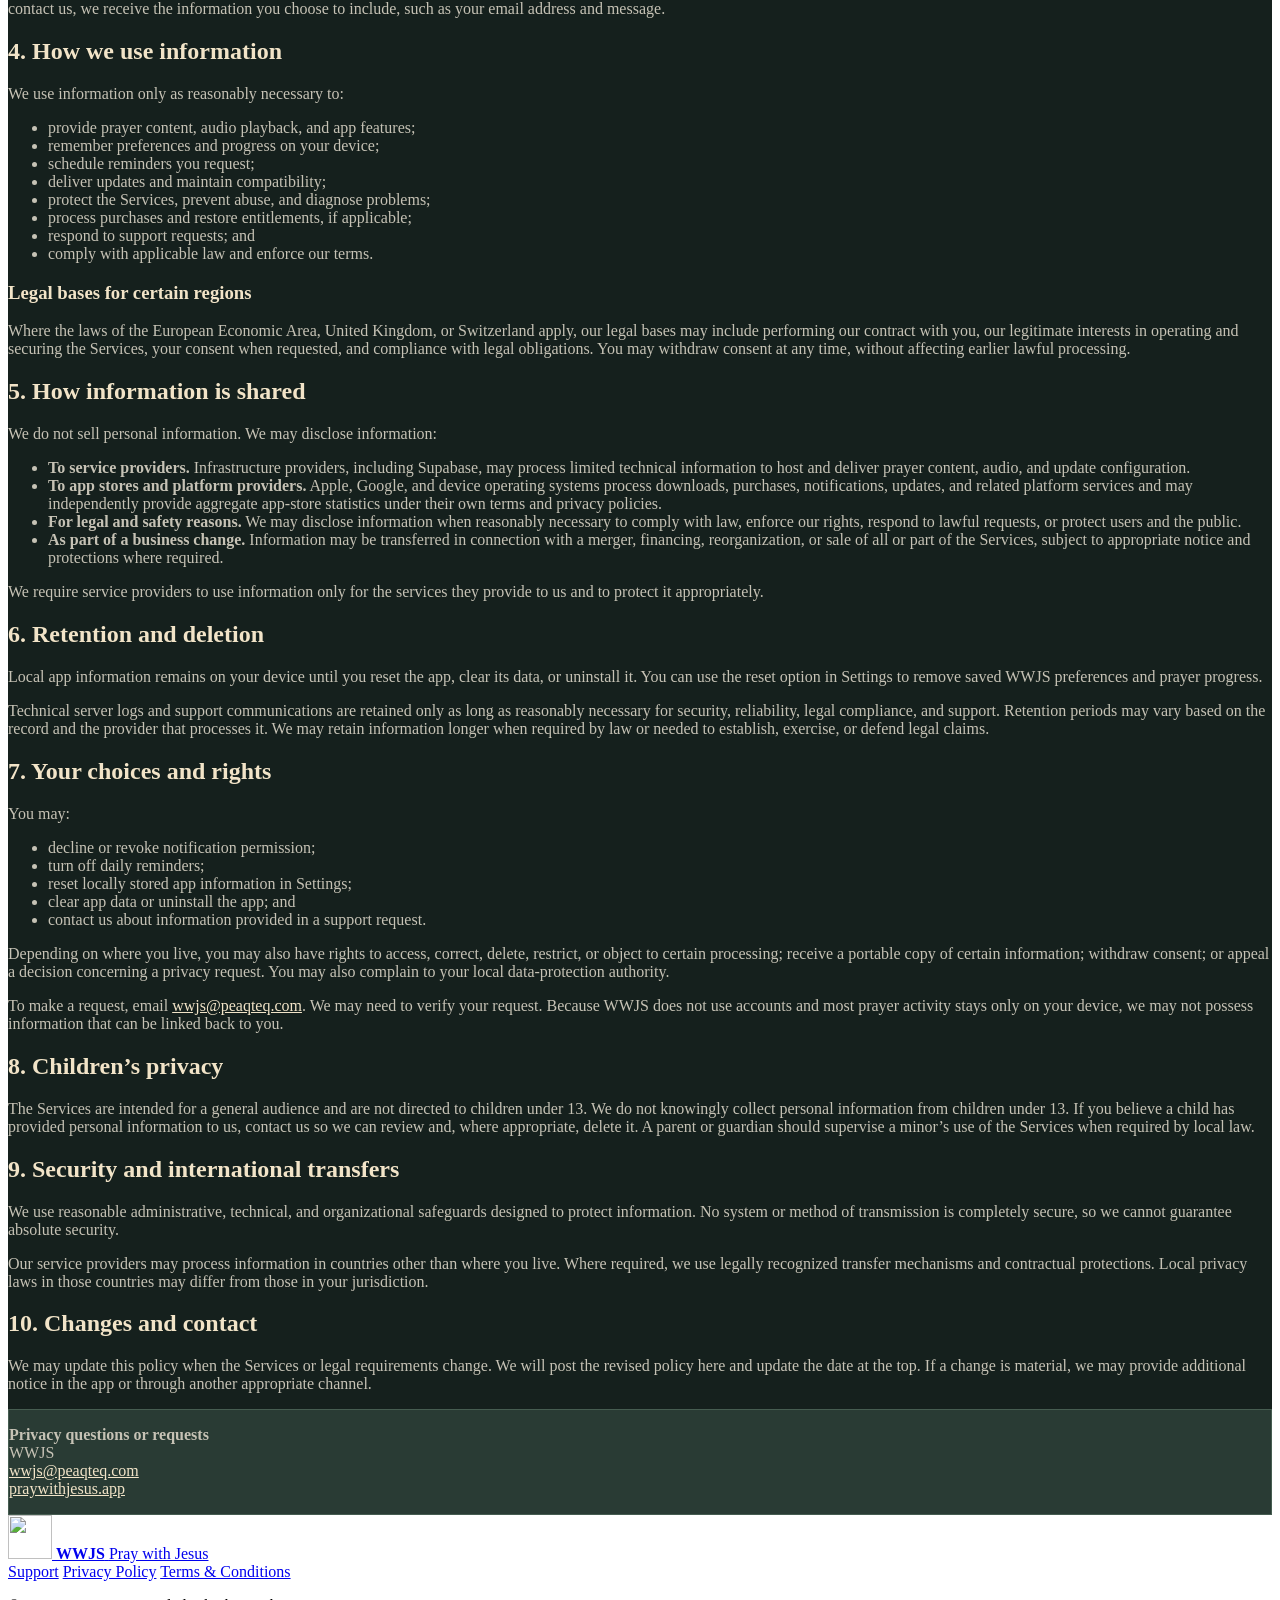
==== commit 4bd0d3db: "removing current prayer day" ====
--- a/web/privacy.html
+++ b/web/privacy.html
@@ -122,7 +122,7 @@
             </p>
             <p>
               Questions about this policy or our privacy practices may be sent
-              to <a href="mailto:praywithjesusapp@gmail.com">praywithjesusapp@gmail.com</a>.
+              to <a href="mailto:wwjs@peaqteq.com">wwjs@peaqteq.com</a>.
             </p>
           </section>
 
@@ -321,7 +321,7 @@
             </p>
             <p>
               To make a request, email
-              <a href="mailto:praywithjesusapp@gmail.com">praywithjesusapp@gmail.com</a>.
+              <a href="mailto:wwjs@peaqteq.com">wwjs@peaqteq.com</a>.
               We may need to verify your request. Because WWJS does not use
               accounts and most prayer activity stays only on your device, we may
               not possess information that can be linked back to you.
@@ -368,7 +368,7 @@
               <p>
                 <strong>Privacy questions or requests</strong><br>
                 WWJS<br>
-                <a href="mailto:praywithjesusapp@gmail.com">praywithjesusapp@gmail.com</a><br>
+                <a href="mailto:wwjs@peaqteq.com">wwjs@peaqteq.com</a><br>
                 <a href="https://praywithjesus.app/">praywithjesus.app</a>
               </p>
             </div>
